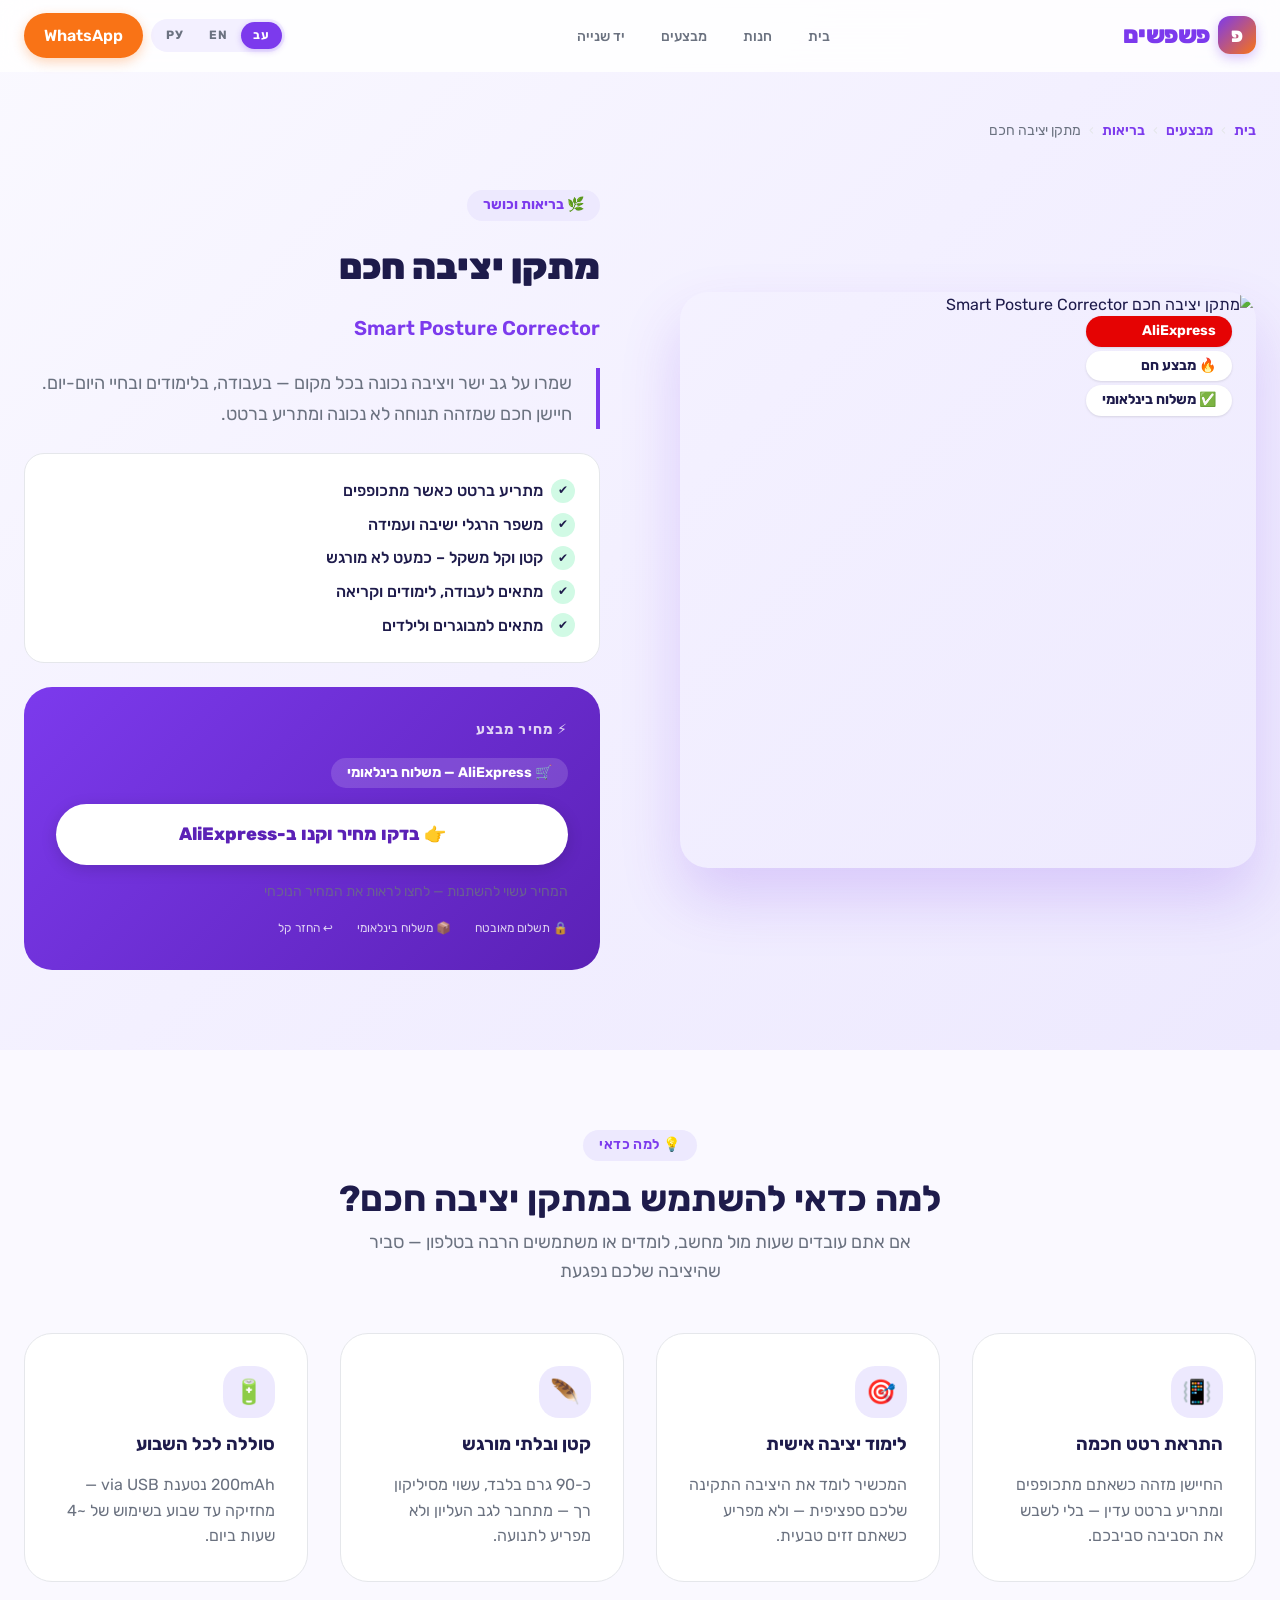
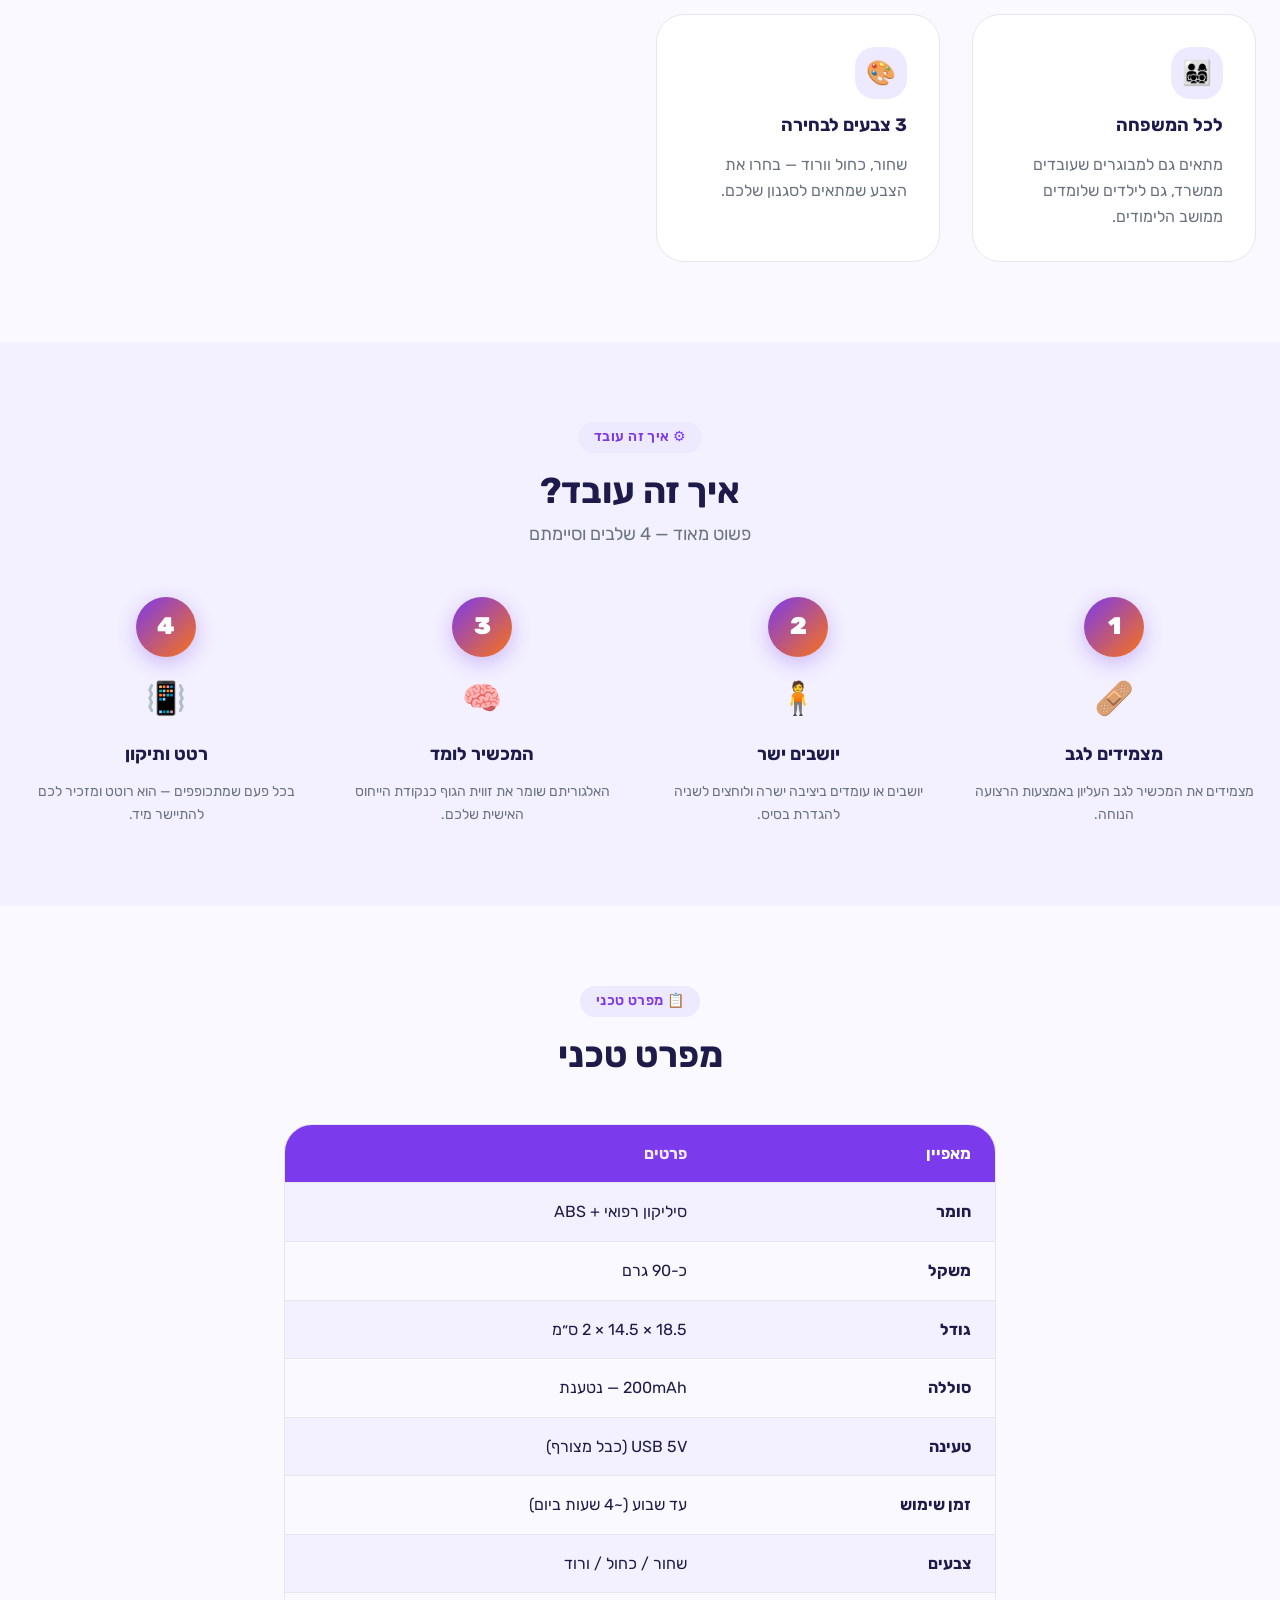
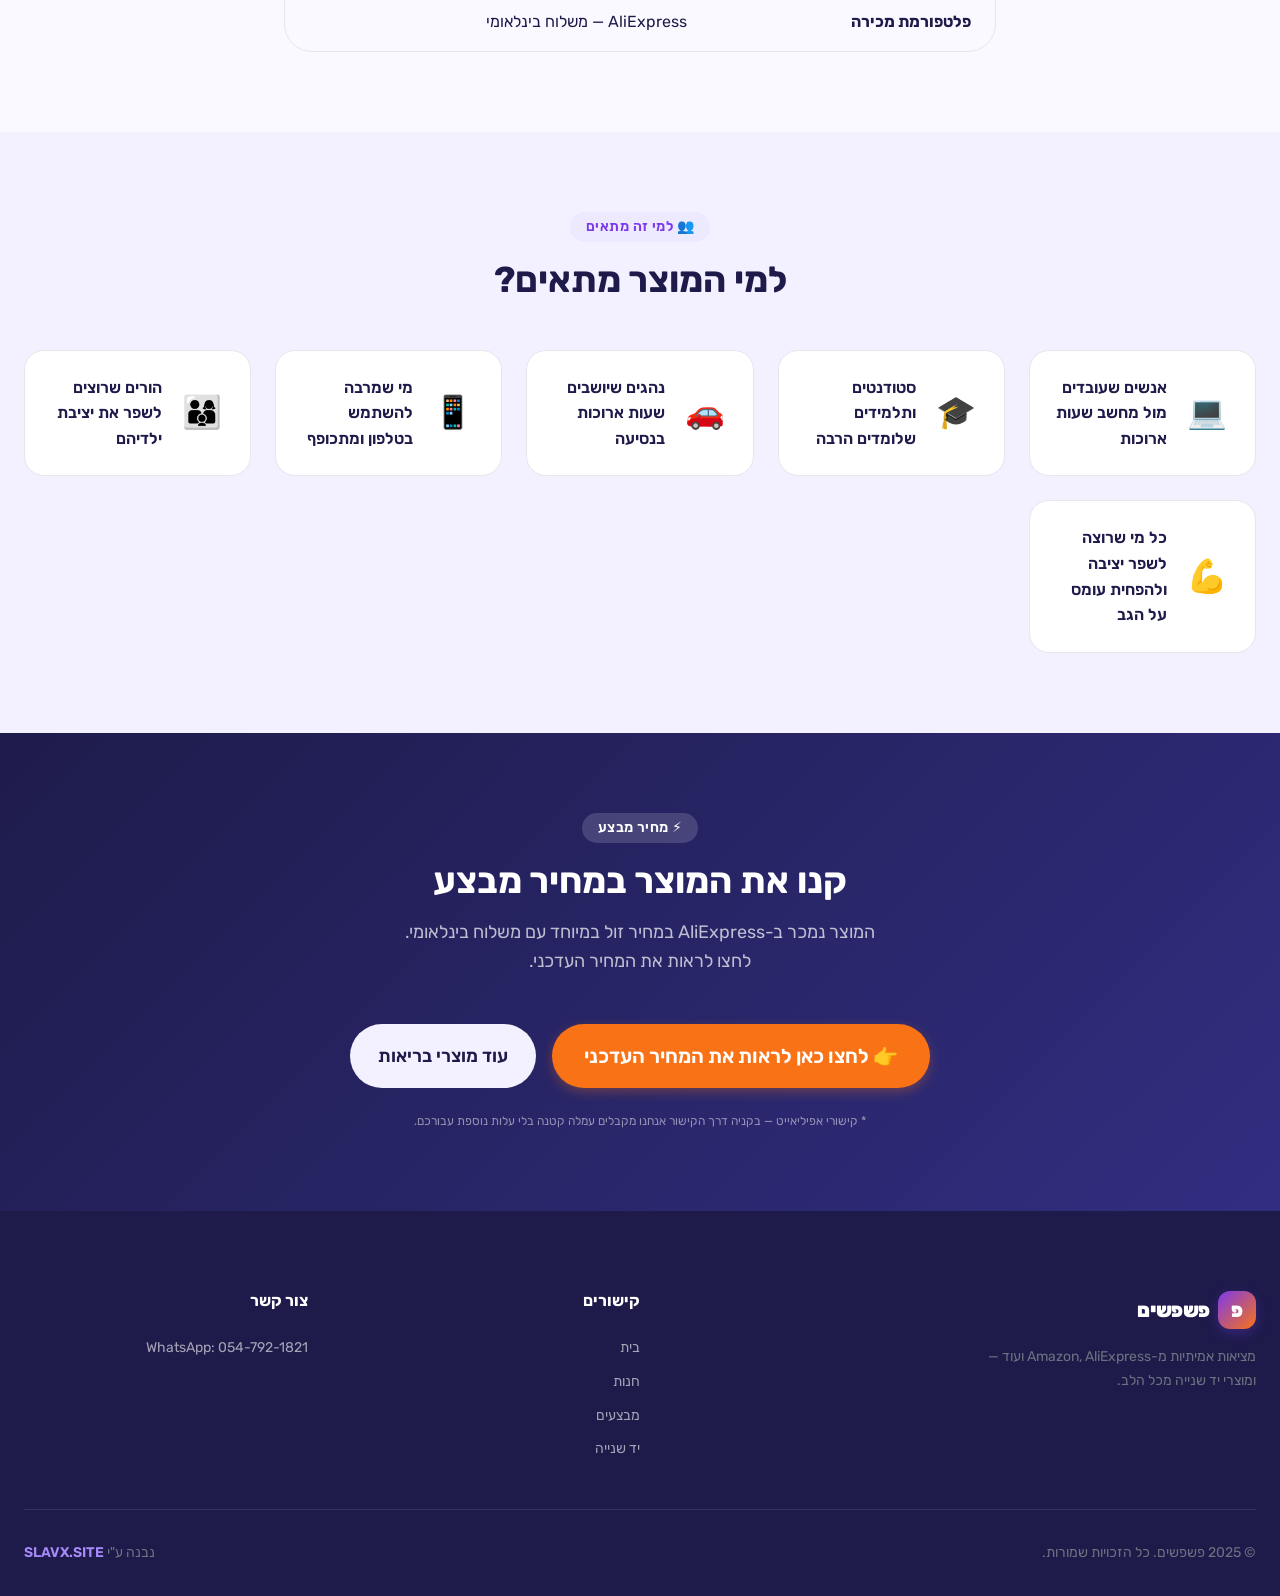
==== posture-corrector.html @ 92aac6ed "feat(product): add Smart Posture Corrector affiliate landing page - Full product page with hero, ben" ====
<!DOCTYPE html>
<html lang="he" dir="rtl">
<head>
  <meta charset="UTF-8">
  <meta name="viewport" content="width=device-width, initial-scale=1.0">
  <meta name="description" content="מתקן יציבה חכם – Smart Posture Corrector | חיישן רטט שמזהה יציבה לא נכונה | מחיר מבצע ב-AliExpress">
  <meta name="theme-color" content="#7C3AED">
  <meta property="og:title" content="מתקן יציבה חכם – Smart Posture Corrector | פשפשים">
  <meta property="og:description" content="שמרו על גב ישר בכל מקום. מחיר מבצע ב-AliExpress.">
  <meta property="og:image" content="https://images.unsplash.com/photo-1576091160399-112ba8d25d1d?w=1200&q=80">
  <title>מתקן יציבה חכם | פשפשים</title>
  <link rel="stylesheet" href="css/style.css">
  <link rel="icon" href="data:image/svg+xml,<svg xmlns='http://www.w3.org/2000/svg' viewBox='0 0 100 100'><rect width='100' height='100' rx='20' fill='%237C3AED'/><text y='.9em' font-size='75' x='12' font-family='Rubik,sans-serif' font-weight='900' fill='white'>פ</text></svg>">
  <style>
    /* ── Product Page Specific ── */
    .product-hero {
      padding-top: calc(var(--navbar-h) + var(--space-2xl));
      padding-bottom: var(--space-3xl);
      background: linear-gradient(135deg, #FAF9FF 0%, #F3F0FF 50%, #EDE9FE 100%);
    }

    .product-hero-grid {
      display: grid;
      grid-template-columns: 1fr 1fr;
      gap: var(--space-3xl);
      align-items: center;
    }

    /* Product gallery */
    .product-gallery { position: relative; }

    .product-main-img {
      width: 100%;
      aspect-ratio: 1;
      object-fit: cover;
      border-radius: var(--radius-xl);
      box-shadow: var(--shadow-xl);
    }

    .product-badge-hero {
      position: absolute;
      top: var(--space-lg);
      inset-inline-start: var(--space-lg);
      display: flex;
      flex-direction: column;
      gap: var(--space-xs);
    }

    .badge-hero-item {
      display: inline-flex;
      align-items: center;
      gap: var(--space-xs);
      padding: var(--space-xs) var(--space-md);
      background: #fff;
      border-radius: var(--radius-full);
      font-size: var(--text-sm);
      font-weight: 700;
      box-shadow: var(--shadow-sm);
    }

    .badge-hero-item.platform { background: #E50303; color: #fff; }

    /* Product info */
    .product-info { display: flex; flex-direction: column; gap: var(--space-lg); }

    .product-category-tag {
      display: inline-flex;
      align-items: center;
      gap: var(--space-sm);
      background: var(--primary-bg);
      color: var(--primary);
      padding: var(--space-xs) var(--space-md);
      border-radius: var(--radius-full);
      font-size: var(--text-sm);
      font-weight: 700;
      width: fit-content;
    }

    .product-title {
      font-size: clamp(var(--text-2xl), 4vw, var(--text-4xl));
      font-weight: 900;
      color: var(--text);
      line-height: 1.2;
    }

    .product-subtitle {
      font-size: var(--text-xl);
      color: var(--primary);
      font-weight: 600;
    }

    .product-intro {
      font-size: var(--text-lg);
      color: var(--text-muted);
      line-height: 1.7;
      border-right: 4px solid var(--primary);
      padding-right: var(--space-lg);
    }

    body.ltr .product-intro {
      border-right: none;
      border-left: 4px solid var(--primary);
      padding-right: 0;
      padding-left: var(--space-lg);
    }

    /* Quick benefits */
    .quick-benefits {
      display: flex;
      flex-direction: column;
      gap: var(--space-sm);
      background: var(--surface);
      border: 1px solid var(--border);
      border-radius: var(--radius-lg);
      padding: var(--space-lg);
    }

    .benefit-row {
      display: flex;
      align-items: center;
      gap: var(--space-sm);
      font-size: var(--text-base);
      font-weight: 500;
      color: var(--text);
    }

    .benefit-icon {
      width: 24px;
      height: 24px;
      background: var(--success-lt);
      border-radius: 50%;
      display: grid;
      place-items: center;
      flex-shrink: 0;
      font-size: 0.75rem;
    }

    /* CTA Box */
    .cta-box {
      background: linear-gradient(135deg, var(--primary), var(--primary-dk));
      border-radius: var(--radius-xl);
      padding: var(--space-xl);
      color: #fff;
      display: flex;
      flex-direction: column;
      gap: var(--space-md);
    }

    .cta-label {
      font-size: var(--text-sm);
      opacity: .8;
      text-transform: uppercase;
      letter-spacing: 0.08em;
      font-weight: 700;
    }

    .cta-platform {
      display: inline-flex;
      align-items: center;
      gap: var(--space-sm);
      background: rgba(255,255,255,.15);
      padding: var(--space-xs) var(--space-md);
      border-radius: var(--radius-full);
      font-size: var(--text-sm);
      font-weight: 700;
      width: fit-content;
    }

    .cta-price-note {
      font-size: var(--text-sm);
      opacity: .75;
    }

    .btn-aliexpress {
      display: inline-flex;
      align-items: center;
      justify-content: center;
      gap: var(--space-sm);
      padding: 1rem 2rem;
      background: #fff;
      color: var(--primary-dk);
      border-radius: var(--radius-full);
      font-weight: 800;
      font-size: var(--text-lg);
      text-decoration: none;
      transition: all var(--dur-base) var(--ease-spring);
      box-shadow: 0 4px 16px rgba(0,0,0,.15);
    }

    .btn-aliexpress:hover {
      transform: translateY(-2px) scale(1.02);
      box-shadow: 0 8px 28px rgba(0,0,0,.2);
    }

    .cta-trust {
      display: flex;
      gap: var(--space-lg);
      font-size: var(--text-xs);
      opacity: .8;
      flex-wrap: wrap;
    }

    .trust-item { display: flex; align-items: center; gap: 4px; }

    /* ── Sections ── */
    .content-section { padding-block: var(--space-3xl); }
    .content-section.bg-alt { background: var(--surface-2); }

    /* Benefits grid */
    .benefits-grid {
      display: grid;
      grid-template-columns: repeat(auto-fit, minmax(250px, 1fr));
      gap: var(--space-xl);
      margin-top: var(--space-2xl);
    }

    .benefit-card {
      background: var(--surface);
      border: 1px solid var(--border);
      border-radius: var(--radius-xl);
      padding: var(--space-xl);
      display: flex;
      flex-direction: column;
      gap: var(--space-md);
      transition: all var(--dur-base) var(--ease);
    }

    .benefit-card:hover {
      transform: translateY(-4px);
      box-shadow: var(--shadow-md);
      border-color: var(--primary-lt);
    }

    .benefit-card-icon {
      width: 52px;
      height: 52px;
      background: linear-gradient(135deg, var(--primary-bg), #EDE9FE);
      border-radius: var(--radius-lg);
      display: grid;
      place-items: center;
      font-size: 1.5rem;
    }

    .benefit-card h3 {
      font-size: var(--text-lg);
      font-weight: 700;
    }

    .benefit-card p {
      font-size: var(--text-base);
      line-height: 1.6;
    }

    /* How it works */
    .steps-grid {
      display: grid;
      grid-template-columns: repeat(auto-fit, minmax(200px, 1fr));
      gap: var(--space-xl);
      margin-top: var(--space-2xl);
      position: relative;
    }

    .step-card {
      display: flex;
      flex-direction: column;
      align-items: center;
      text-align: center;
      gap: var(--space-md);
    }

    .step-num {
      width: 60px;
      height: 60px;
      background: linear-gradient(135deg, var(--primary), var(--accent));
      border-radius: 50%;
      display: grid;
      place-items: center;
      font-size: var(--text-2xl);
      font-weight: 900;
      color: #fff;
      box-shadow: 0 6px 20px rgba(124,58,237,.3);
      flex-shrink: 0;
    }

    .step-icon { font-size: 2rem; margin-bottom: var(--space-xs); }
    .step-card h3 { font-size: var(--text-lg); font-weight: 700; }
    .step-card p { font-size: var(--text-sm); }

    /* Specs table */
    .specs-table {
      width: 100%;
      border-collapse: separate;
      border-spacing: 0;
      margin-top: var(--space-2xl);
      border: 1px solid var(--border);
      border-radius: var(--radius-xl);
      overflow: hidden;
    }

    .specs-table tr:nth-child(even) td { background: var(--surface-2); }
    .specs-table tr:first-child td { background: var(--primary); color: #fff; font-weight: 700; }
    .specs-table tr:first-child td:last-child { color: rgba(255,255,255,.9); }

    .specs-table td {
      padding: var(--space-md) var(--space-lg);
      font-size: var(--text-base);
      border-bottom: 1px solid var(--border);
    }

    .specs-table td:first-child {
      font-weight: 700;
      color: var(--text);
      width: 40%;
    }

    .specs-table tr:last-child td { border-bottom: none; }

    /* Who for */
    .who-grid {
      display: grid;
      grid-template-columns: repeat(auto-fit, minmax(200px, 1fr));
      gap: var(--space-lg);
      margin-top: var(--space-2xl);
    }

    .who-card {
      display: flex;
      align-items: center;
      gap: var(--space-md);
      background: var(--surface);
      border: 1px solid var(--border);
      border-radius: var(--radius-lg);
      padding: var(--space-lg);
      transition: all var(--dur-base) var(--ease);
    }

    .who-card:hover {
      background: var(--primary-bg);
      border-color: var(--primary);
      transform: translateX(-4px);
    }

    body.ltr .who-card:hover { transform: translateX(4px); }

    .who-icon {
      font-size: 2rem;
      flex-shrink: 0;
      width: 48px;
      text-align: center;
    }

    .who-card p { font-size: var(--text-base); font-weight: 600; color: var(--text); }

    /* Bottom CTA */
    .bottom-cta {
      background: linear-gradient(135deg, var(--text) 0%, #312E81 100%);
      color: #fff;
      text-align: center;
      padding-block: var(--space-3xl);
    }

    .bottom-cta .section-title { color: #fff; margin-bottom: var(--space-md); }
    .bottom-cta .section-sub { color: rgba(255,255,255,.7); margin-bottom: var(--space-2xl); }

    .bottom-cta-btns {
      display: flex;
      gap: var(--space-md);
      justify-content: center;
      flex-wrap: wrap;
    }

    /* Breadcrumb */
    .breadcrumb {
      display: flex;
      align-items: center;
      gap: var(--space-sm);
      font-size: var(--text-sm);
      color: var(--text-muted);
      margin-bottom: var(--space-2xl);
      flex-wrap: wrap;
    }

    .breadcrumb a { color: var(--primary); font-weight: 600; }
    .breadcrumb a:hover { text-decoration: underline; }
    .breadcrumb-sep { color: var(--border); }

    /* Floating buy bar (mobile) */
    .buy-bar {
      display: none;
      position: fixed;
      bottom: 0;
      inset-inline: 0;
      background: var(--surface);
      border-top: 1px solid var(--border);
      padding: var(--space-md) var(--space-lg);
      z-index: 800;
      box-shadow: 0 -4px 20px rgba(0,0,0,.1);
      gap: var(--space-md);
      align-items: center;
      justify-content: space-between;
    }

    .buy-bar-text { font-size: var(--text-sm); font-weight: 600; color: var(--text); }
    .buy-bar-text span { display: block; font-size: var(--text-xs); color: var(--text-muted); font-weight: 400; }

    @media (max-width: 768px) {
      .buy-bar { display: flex; }
      .product-hero-grid { grid-template-columns: 1fr; gap: var(--space-2xl); }
      body { padding-bottom: 80px; }
    }
  </style>
</head>
<body>

<!-- ── Navigation ── -->
<nav class="navbar" role="navigation" aria-label="ניווט ראשי">
  <div class="container">
    <a class="navbar-logo" href="/" aria-label="פשפשים — דף הבית">
      <div class="logo-icon" aria-hidden="true">פ</div>
      <span>פשפשים</span>
    </a>

    <ul class="nav-links" role="list">
      <li><a href="/" data-i18n="nav_home">בית</a></li>
      <li><a href="/shop" data-i18n="nav_shop">חנות</a></li>
      <li><a href="/shop?type=affiliate" data-i18n="nav_deals">מבצעים</a></li>
      <li><a href="/shop?type=secondhand" data-i18n="nav_secondhand">יד שנייה</a></li>
    </ul>

    <div class="nav-actions">
      <div class="lang-switcher" role="group" aria-label="בחירת שפה">
        <button class="lang-btn" data-lang="he">עב</button>
        <button class="lang-btn" data-lang="en">EN</button>
        <button class="lang-btn" data-lang="ru">РУ</button>
      </div>
      <a href="https://wa.me/972547921821" class="btn btn-accent" target="_blank" rel="noopener">WhatsApp</a>
      <button class="hamburger" aria-label="פתח תפריט">
        <span></span><span></span><span></span>
      </button>
    </div>
  </div>
</nav>
<div class="nav-overlay" aria-hidden="true"></div>

<!-- ── Product Hero ── -->
<section class="product-hero">
  <div class="container">

    <!-- Breadcrumb -->
    <nav class="breadcrumb" aria-label="נתיב ניווט">
      <a href="/">בית</a>
      <span class="breadcrumb-sep">›</span>
      <a href="/shop?type=affiliate">מבצעים</a>
      <span class="breadcrumb-sep">›</span>
      <a href="/shop?cat=health">בריאות</a>
      <span class="breadcrumb-sep">›</span>
      <span aria-current="page">מתקן יציבה חכם</span>
    </nav>

    <div class="product-hero-grid">

      <!-- Image -->
      <div class="product-gallery reveal">
        <img
          class="product-main-img"
          src="https://images.unsplash.com/photo-1576091160399-112ba8d25d1d?w=800&q=85"
          alt="מתקן יציבה חכם Smart Posture Corrector"
          loading="eager"
        >
        <div class="product-badge-hero">
          <div class="badge-hero-item platform">AliExpress</div>
          <div class="badge-hero-item">🔥 מבצע חם</div>
          <div class="badge-hero-item">✅ משלוח בינלאומי</div>
        </div>
      </div>

      <!-- Info -->
      <div class="product-info reveal">
        <div class="product-category-tag">
          🌿 בריאות וכושר
        </div>

        <h1 class="product-title">מתקן יציבה חכם</h1>
        <p class="product-subtitle">Smart Posture Corrector</p>

        <p class="product-intro">
          שמרו על גב ישר ויציבה נכונה בכל מקום — בעבודה, בלימודים ובחיי היום-יום.
          חיישן חכם שמזהה תנוחה לא נכונה ומתריע ברטט.
        </p>

        <!-- Quick benefits -->
        <div class="quick-benefits">
          <div class="benefit-row">
            <div class="benefit-icon">✔</div>
            <span>מתריע ברטט כאשר מתכופפים</span>
          </div>
          <div class="benefit-row">
            <div class="benefit-icon">✔</div>
            <span>משפר הרגלי ישיבה ועמידה</span>
          </div>
          <div class="benefit-row">
            <div class="benefit-icon">✔</div>
            <span>קטן וקל משקל – כמעט לא מורגש</span>
          </div>
          <div class="benefit-row">
            <div class="benefit-icon">✔</div>
            <span>מתאים לעבודה, לימודים וקריאה</span>
          </div>
          <div class="benefit-row">
            <div class="benefit-icon">✔</div>
            <span>מתאים למבוגרים ולילדים</span>
          </div>
        </div>

        <!-- CTA Box -->
        <div class="cta-box">
          <div class="cta-label">⚡ מחיר מבצע</div>
          <div class="cta-platform">🛒 AliExpress — משלוח בינלאומי</div>

          <a
            href="https://s.click.aliexpress.com/e/_c3wYbR3H"
            target="_blank"
            rel="nofollow sponsored noopener"
            class="btn-aliexpress"
            aria-label="קנה מתקן יציבה חכם ב-AliExpress"
          >
            👉 בדקו מחיר וקנו ב-AliExpress
          </a>

          <p class="cta-price-note">המחיר עשוי להשתנות — לחצו לראות את המחיר הנוכחי</p>

          <div class="cta-trust">
            <div class="trust-item">🔒 תשלום מאובטח</div>
            <div class="trust-item">📦 משלוח בינלאומי</div>
            <div class="trust-item">↩️ החזר קל</div>
          </div>
        </div>

      </div>
    </div>
  </div>
</section>

<!-- ── Why Use It ── -->
<section class="content-section" aria-labelledby="benefits-heading">
  <div class="container">
    <div class="section-header reveal">
      <span class="section-tag">💡 למה כדאי</span>
      <h2 class="section-title" id="benefits-heading">למה כדאי להשתמש במתקן יציבה חכם?</h2>
      <p class="section-sub">אם אתם עובדים שעות מול מחשב, לומדים או משתמשים הרבה בטלפון — סביר שהיציבה שלכם נפגעת</p>
    </div>

    <div class="benefits-grid stagger-children">
      <div class="benefit-card reveal">
        <div class="benefit-card-icon">📳</div>
        <h3>התראת רטט חכמה</h3>
        <p>החיישן מזהה כשאתם מתכופפים ומתריע ברטט עדין — בלי לשבש את הסביבה סביבכם.</p>
      </div>
      <div class="benefit-card reveal">
        <div class="benefit-card-icon">🎯</div>
        <h3>לימוד יציבה אישית</h3>
        <p>המכשיר לומד את היציבה התקינה שלכם ספציפית — ולא מפריע כשאתם זזים טבעית.</p>
      </div>
      <div class="benefit-card reveal">
        <div class="benefit-card-icon">🪶</div>
        <h3>קטן ובלתי מורגש</h3>
        <p>כ-90 גרם בלבד, עשוי מסיליקון רך — מתחבר לגב העליון ולא מפריע לתנועה.</p>
      </div>
      <div class="benefit-card reveal">
        <div class="benefit-card-icon">🔋</div>
        <h3>סוללה לכל השבוע</h3>
        <p>200mAh נטענת via USB — מחזיקה עד שבוע בשימוש של ~4 שעות ביום.</p>
      </div>
      <div class="benefit-card reveal">
        <div class="benefit-card-icon">👨‍👩‍👧‍👦</div>
        <h3>לכל המשפחה</h3>
        <p>מתאים גם למבוגרים שעובדים ממשרד, גם לילדים שלומדים ממושב הלימודים.</p>
      </div>
      <div class="benefit-card reveal">
        <div class="benefit-card-icon">🎨</div>
        <h3>3 צבעים לבחירה</h3>
        <p>שחור, כחול וורוד — בחרו את הצבע שמתאים לסגנון שלכם.</p>
      </div>
    </div>
  </div>
</section>

<!-- ── How it Works ── -->
<section class="content-section bg-alt" aria-labelledby="how-heading">
  <div class="container">
    <div class="section-header reveal">
      <span class="section-tag">⚙️ איך זה עובד</span>
      <h2 class="section-title" id="how-heading">איך זה עובד?</h2>
      <p class="section-sub">פשוט מאוד — 4 שלבים וסיימתם</p>
    </div>

    <div class="steps-grid stagger-children">
      <div class="step-card reveal">
        <div class="step-num">1</div>
        <div class="step-icon">🩹</div>
        <h3>מצמידים לגב</h3>
        <p>מצמידים את המכשיר לגב העליון באמצעות הרצועה הנוחה.</p>
      </div>
      <div class="step-card reveal">
        <div class="step-num">2</div>
        <div class="step-icon">🧍</div>
        <h3>יושבים ישר</h3>
        <p>יושבים או עומדים ביציבה ישרה ולוחצים לשניה להגדרת בסיס.</p>
      </div>
      <div class="step-card reveal">
        <div class="step-num">3</div>
        <div class="step-icon">🧠</div>
        <h3>המכשיר לומד</h3>
        <p>האלגוריתם שומר את זווית הגוף כנקודת הייחוס האישית שלכם.</p>
      </div>
      <div class="step-card reveal">
        <div class="step-num">4</div>
        <div class="step-icon">📳</div>
        <h3>רטט ותיקון</h3>
        <p>בכל פעם שמתכופפים — הוא רוטט ומזכיר לכם להתיישר מיד.</p>
      </div>
    </div>
  </div>
</section>

<!-- ── Tech Specs ── -->
<section class="content-section" aria-labelledby="specs-heading">
  <div class="container" style="max-width: 760px;">
    <div class="section-header reveal">
      <span class="section-tag">📋 מפרט טכני</span>
      <h2 class="section-title" id="specs-heading">מפרט טכני</h2>
    </div>

    <table class="specs-table reveal" aria-label="מפרט טכני של מתקן היציבה">
      <tbody>
        <tr>
          <td>מאפיין</td>
          <td>פרטים</td>
        </tr>
        <tr>
          <td>חומר</td>
          <td>סיליקון רפואי + ABS</td>
        </tr>
        <tr>
          <td>משקל</td>
          <td>כ-90 גרם</td>
        </tr>
        <tr>
          <td>גודל</td>
          <td>18.5 × 14.5 × 2 ס״מ</td>
        </tr>
        <tr>
          <td>סוללה</td>
          <td>200mAh — נטענת</td>
        </tr>
        <tr>
          <td>טעינה</td>
          <td>USB 5V (כבל מצורף)</td>
        </tr>
        <tr>
          <td>זמן שימוש</td>
          <td>עד שבוע (~4 שעות ביום)</td>
        </tr>
        <tr>
          <td>צבעים</td>
          <td>שחור / כחול / ורוד</td>
        </tr>
        <tr>
          <td>פלטפורמת מכירה</td>
          <td>AliExpress — משלוח בינלאומי</td>
        </tr>
      </tbody>
    </table>
  </div>
</section>

<!-- ── Who Is It For ── -->
<section class="content-section bg-alt" aria-labelledby="who-heading">
  <div class="container">
    <div class="section-header reveal">
      <span class="section-tag">👥 למי זה מתאים</span>
      <h2 class="section-title" id="who-heading">למי המוצר מתאים?</h2>
    </div>

    <div class="who-grid stagger-children">
      <div class="who-card reveal">
        <div class="who-icon">💻</div>
        <p>אנשים שעובדים מול מחשב שעות ארוכות</p>
      </div>
      <div class="who-card reveal">
        <div class="who-icon">🎓</div>
        <p>סטודנטים ותלמידים שלומדים הרבה</p>
      </div>
      <div class="who-card reveal">
        <div class="who-icon">🚗</div>
        <p>נהגים שיושבים שעות ארוכות בנסיעה</p>
      </div>
      <div class="who-card reveal">
        <div class="who-icon">📱</div>
        <p>מי שמרבה להשתמש בטלפון ומתכופף</p>
      </div>
      <div class="who-card reveal">
        <div class="who-icon">👨‍👩‍👦</div>
        <p>הורים שרוצים לשפר את יציבת ילדיהם</p>
      </div>
      <div class="who-card reveal">
        <div class="who-icon">💪</div>
        <p>כל מי שרוצה לשפר יציבה ולהפחית עומס על הגב</p>
      </div>
    </div>
  </div>
</section>

<!-- ── Bottom CTA ── -->
<section class="bottom-cta" aria-labelledby="buy-heading">
  <div class="container">
    <div class="reveal">
      <span class="section-tag" style="background:rgba(255,255,255,.15);color:#fff;">⚡ מחיר מבצע</span>
      <h2 class="section-title" id="buy-heading">קנו את המוצר במחיר מבצע</h2>
      <p class="section-sub">
        המוצר נמכר ב-AliExpress במחיר זול במיוחד עם משלוח בינלאומי.<br>
        לחצו לראות את המחיר העדכני.
      </p>

      <div class="bottom-cta-btns">
        <a
          href="https://s.click.aliexpress.com/e/_c3wYbR3H"
          target="_blank"
          rel="nofollow sponsored noopener"
          class="btn btn-accent btn-lg"
          style="font-size: var(--text-xl); padding: 1rem 2rem;"
          aria-label="קנה עכשיו ב-AliExpress"
        >
          👉 לחצו כאן לראות את המחיר העדכני
        </a>
        <a href="/shop?cat=health" class="btn btn-ghost btn-lg">
          עוד מוצרי בריאות
        </a>
      </div>

      <p style="margin-top: var(--space-lg); font-size: var(--text-xs); color: rgba(255,255,255,.5);">
        * קישורי אפיליאייט — בקניה דרך הקישור אנחנו מקבלים עמלה קטנה בלי עלות נוספת עבורכם.
      </p>
    </div>
  </div>
</section>

<!-- ── Footer ── -->
<footer class="footer" role="contentinfo">
  <div class="container">
    <div class="footer-grid">
      <div class="footer-brand">
        <div class="navbar-logo">
          <div class="logo-icon" aria-hidden="true">פ</div>
          <span>פשפשים</span>
        </div>
        <p class="footer-desc">מציאות אמיתיות מ-Amazon, AliExpress ועוד — ומוצרי יד שנייה מכל הלב.</p>
      </div>
      <div>
        <h3 class="footer-title">קישורים</h3>
        <ul class="footer-links">
          <li><a href="/">בית</a></li>
          <li><a href="/shop">חנות</a></li>
          <li><a href="/shop?type=affiliate">מבצעים</a></li>
          <li><a href="/shop?type=secondhand">יד שנייה</a></li>
        </ul>
      </div>
      <div>
        <h3 class="footer-title">צור קשר</h3>
        <ul class="footer-links">
          <li><a href="https://wa.me/972547921821" target="_blank" rel="noopener" dir="ltr">WhatsApp: 054-792-1821</a></li>
        </ul>
      </div>
    </div>
    <div class="footer-bottom">
      <p>© 2025 פשפשים. כל הזכויות שמורות.</p>
      <p class="footer-credit">נבנה ע"י <a href="https://slavx.site" target="_blank" rel="noopener">SLAVX.SITE</a></p>
    </div>
  </div>
</footer>

<!-- Mobile buy bar -->
<div class="buy-bar" role="complementary" aria-label="קנייה מהירה">
  <div class="buy-bar-text">
    מתקן יציבה חכם
    <span>AliExpress — מחיר מבצע</span>
  </div>
  <a
    href="https://s.click.aliexpress.com/e/_c3wYbR3H"
    target="_blank"
    rel="nofollow sponsored noopener"
    class="btn btn-accent"
  >
    👉 לקנייה
  </a>
</div>

<script src="js/i18n.js"></script>
<script src="js/script.js"></script>
</body>
</html>
---- css/style.css ----
/* ============================================================
   style.css — פשפשים Design System
   UI/UX: Vibrant & Block-based | Marketplace P2P
   Colors: Violet primary + Orange accent + Emerald success
   Font: Rubik (Hebrew + Latin + Cyrillic)
   ============================================================ */

@import url('https://fonts.googleapis.com/css2?family=Rubik:ital,wght@0,300;0,400;0,500;0,600;0,700;0,800;0,900;1,400&display=swap');

/* ── @layer stack ── */
@layer reset, tokens, base, layout, components, utilities;

/* ────────────────────────────────────────
   TOKENS
   ──────────────────────────────────────── */
@layer tokens {
  :root {
    /* Brand */
    --primary:        #7C3AED;
    --primary-lt:     #A78BFA;
    --primary-dk:     #5B21B6;
    --primary-bg:     #EDE9FE;

    --accent:         #F97316;
    --accent-lt:      #FED7AA;
    --accent-dk:      #EA580C;

    --success:        #10B981;
    --success-lt:     #D1FAE5;
    --success-dk:     #059669;

    --warning:        #F59E0B;
    --danger:         #EF4444;

    /* Surfaces */
    --bg:             #FAF9FF;
    --surface:        #FFFFFF;
    --surface-2:      #F3F0FF;

    /* Text */
    --text:           #1E1B4B;
    --text-muted:     #6B7280;
    --text-light:     #9CA3AF;

    /* Borders */
    --border:         #E5E7EB;
    --border-focus:   var(--primary);

    /* Shadows */
    --shadow-sm:      0 1px 3px rgba(0,0,0,.08), 0 1px 2px rgba(0,0,0,.04);
    --shadow-md:      0 4px 16px rgba(124,58,237,.10), 0 1px 4px rgba(0,0,0,.06);
    --shadow-lg:      0 20px 40px rgba(124,58,237,.15), 0 4px 12px rgba(0,0,0,.08);
    --shadow-xl:      0 30px 60px rgba(124,58,237,.20);

    /* Spacing */
    --space-xs:       0.25rem;
    --space-sm:       0.5rem;
    --space-md:       1rem;
    --space-lg:       1.5rem;
    --space-xl:       2rem;
    --space-2xl:      3rem;
    --space-3xl:      5rem;

    /* Radius */
    --radius-sm:      6px;
    --radius-md:      12px;
    --radius-lg:      20px;
    --radius-xl:      28px;
    --radius-full:    9999px;

    /* Transitions */
    --ease:           cubic-bezier(0.4, 0, 0.2, 1);
    --ease-spring:    cubic-bezier(0.34, 1.56, 0.64, 1);
    --dur-fast:       150ms;
    --dur-base:       250ms;
    --dur-slow:       400ms;

    /* Typography */
    --font-sans:      'Rubik', system-ui, -apple-system, sans-serif;
    --text-xs:        0.75rem;
    --text-sm:        0.875rem;
    --text-base:      1rem;
    --text-lg:        1.125rem;
    --text-xl:        1.25rem;
    --text-2xl:       1.5rem;
    --text-3xl:       1.875rem;
    --text-4xl:       2.25rem;
    --text-5xl:       3rem;
    --text-6xl:       3.75rem;

    /* Layout */
    --container:      1280px;
    --navbar-h:       72px;
  }
}

/* ────────────────────────────────────────
   RESET
   ──────────────────────────────────────── */
@layer reset {
  *, *::before, *::after { box-sizing: border-box; margin: 0; padding: 0; }
  html { scroll-behavior: smooth; -webkit-text-size-adjust: 100%; }
  img, video { max-width: 100%; height: auto; display: block; }
  button { cursor: pointer; border: none; background: none; font: inherit; }
  a { color: inherit; text-decoration: none; }
  ul, ol { list-style: none; }
  input, textarea, select { font: inherit; }
}

/* ────────────────────────────────────────
   BASE
   ──────────────────────────────────────── */
@layer base {
  html {
    font-family: var(--font-sans);
    font-size: 16px;
    color: var(--text);
    background: var(--bg);
    direction: rtl;
  }

  body {
    min-height: 100vh;
    overflow-x: hidden;
    line-height: 1.6;
    -webkit-font-smoothing: antialiased;
  }

  /* LTR mode for EN/RU */
  body.ltr { direction: ltr; }
  body.ltr .navbar .container { flex-direction: row-reverse; }
  body.ltr .nav-links { flex-direction: row-reverse; }

  h1, h2, h3, h4, h5, h6 {
    font-weight: 700;
    line-height: 1.2;
    color: var(--text);
  }

  p { color: var(--text-muted); }

  :focus-visible {
    outline: 3px solid var(--primary);
    outline-offset: 3px;
    border-radius: var(--radius-sm);
  }

  @media (prefers-reduced-motion: reduce) {
    *, *::before, *::after {
      animation-duration: 0.01ms !important;
      transition-duration: 0.01ms !important;
    }
  }
}

/* ────────────────────────────────────────
   LAYOUT
   ──────────────────────────────────────── */
@layer layout {
  .container {
    max-width: var(--container);
    margin-inline: auto;
    padding-inline: var(--space-lg);
  }

  section { padding-block: var(--space-3xl); }

  .section-header {
    text-align: center;
    margin-bottom: var(--space-2xl);
  }

  .section-tag {
    display: inline-block;
    background: var(--primary-bg);
    color: var(--primary);
    font-size: var(--text-sm);
    font-weight: 600;
    padding: var(--space-xs) var(--space-md);
    border-radius: var(--radius-full);
    margin-bottom: var(--space-md);
    letter-spacing: 0.03em;
  }

  .section-title {
    font-size: clamp(var(--text-2xl), 4vw, var(--text-4xl));
    color: var(--text);
    margin-bottom: var(--space-sm);
  }

  .section-sub {
    font-size: var(--text-lg);
    color: var(--text-muted);
    max-width: 600px;
    margin-inline: auto;
  }
}

/* ────────────────────────────────────────
   COMPONENTS
   ──────────────────────────────────────── */
@layer components {

  /* ── Buttons ── */
  .btn {
    display: inline-flex;
    align-items: center;
    gap: var(--space-sm);
    padding: 0.625rem 1.25rem;
    border-radius: var(--radius-full);
    font-weight: 600;
    font-size: var(--text-base);
    transition: all var(--dur-base) var(--ease);
    white-space: nowrap;
    cursor: pointer;
  }

  .btn-primary {
    background: var(--primary);
    color: #fff;
    box-shadow: 0 4px 12px rgba(124,58,237,.3);
  }
  .btn-primary:hover {
    background: var(--primary-dk);
    box-shadow: 0 6px 20px rgba(124,58,237,.4);
    transform: translateY(-1px);
  }

  .btn-accent {
    background: var(--accent);
    color: #fff;
    box-shadow: 0 4px 12px rgba(249,115,22,.3);
  }
  .btn-accent:hover {
    background: var(--accent-dk);
    transform: translateY(-1px);
    box-shadow: 0 6px 20px rgba(249,115,22,.4);
  }

  .btn-outline {
    background: transparent;
    color: var(--primary);
    border: 2px solid var(--primary);
  }
  .btn-outline:hover {
    background: var(--primary);
    color: #fff;
    transform: translateY(-1px);
  }

  .btn-whatsapp {
    background: #25D366;
    color: #fff;
    box-shadow: 0 4px 12px rgba(37,211,102,.3);
  }
  .btn-whatsapp:hover {
    background: #128C7E;
    transform: translateY(-1px);
    box-shadow: 0 6px 20px rgba(37,211,102,.4);
  }

  .btn-ghost {
    background: var(--surface-2);
    color: var(--text);
  }
  .btn-ghost:hover {
    background: var(--primary-bg);
    color: var(--primary);
  }

  .btn-lg {
    padding: 0.875rem 1.75rem;
    font-size: var(--text-lg);
  }

  /* ── Navbar ── */
  .navbar {
    position: fixed;
    top: 0;
    inset-inline: 0;
    z-index: 1000;
    height: var(--navbar-h);
    background: rgba(255,255,255,.85);
    backdrop-filter: blur(16px);
    -webkit-backdrop-filter: blur(16px);
    border-bottom: 1px solid transparent;
    transition: all var(--dur-base) var(--ease);
  }

  .navbar.scrolled {
    background: rgba(255,255,255,.95);
    border-bottom-color: var(--border);
    box-shadow: var(--shadow-sm);
  }

  .navbar .container {
    height: 100%;
    display: flex;
    align-items: center;
    justify-content: space-between;
    gap: var(--space-lg);
  }

  .navbar-logo {
    display: flex;
    align-items: center;
    gap: var(--space-sm);
    font-size: var(--text-2xl);
    font-weight: 900;
    color: var(--primary);
    letter-spacing: -0.02em;
    flex-shrink: 0;
  }

  .navbar-logo .logo-icon {
    width: 38px;
    height: 38px;
    background: linear-gradient(135deg, var(--primary), var(--accent));
    border-radius: var(--radius-md);
    display: grid;
    place-items: center;
    color: #fff;
    font-size: var(--text-xl);
    font-weight: 900;
    box-shadow: 0 4px 12px rgba(124,58,237,.3);
    flex-shrink: 0;
  }

  .nav-links {
    display: flex;
    align-items: center;
    gap: var(--space-xs);
    flex: 1;
    justify-content: center;
  }

  .nav-links a {
    padding: var(--space-sm) var(--space-md);
    border-radius: var(--radius-full);
    font-weight: 500;
    font-size: var(--text-sm);
    color: var(--text-muted);
    transition: all var(--dur-fast) var(--ease);
  }

  .nav-links a:hover, .nav-links a.active {
    background: var(--primary-bg);
    color: var(--primary);
  }

  .nav-actions {
    display: flex;
    align-items: center;
    gap: var(--space-sm);
    flex-shrink: 0;
  }

  /* Language switcher */
  .lang-switcher {
    display: flex;
    background: var(--surface-2);
    border-radius: var(--radius-full);
    padding: 3px;
    gap: 2px;
  }

  .lang-btn {
    padding: 4px 12px;
    border-radius: var(--radius-full);
    font-size: var(--text-xs);
    font-weight: 700;
    color: var(--text-muted);
    transition: all var(--dur-fast) var(--ease);
    letter-spacing: 0.05em;
  }

  .lang-btn.active {
    background: var(--primary);
    color: #fff;
    box-shadow: 0 2px 6px rgba(124,58,237,.3);
  }

  .lang-btn:hover:not(.active) {
    color: var(--primary);
    background: var(--primary-bg);
  }

  /* Hamburger */
  .hamburger {
    display: none;
    flex-direction: column;
    gap: 5px;
    width: 38px;
    height: 38px;
    align-items: center;
    justify-content: center;
    border-radius: var(--radius-md);
    background: var(--surface-2);
    transition: background var(--dur-fast);
  }

  .hamburger:hover { background: var(--primary-bg); }

  .hamburger span {
    display: block;
    width: 20px;
    height: 2px;
    background: var(--text);
    border-radius: 2px;
    transition: all var(--dur-base) var(--ease);
    transform-origin: center;
  }

  .hamburger.open span:nth-child(1) { transform: translateY(7px) rotate(45deg); }
  .hamburger.open span:nth-child(2) { opacity: 0; transform: scaleX(0); }
  .hamburger.open span:nth-child(3) { transform: translateY(-7px) rotate(-45deg); }

  .nav-overlay {
    display: none;
    position: fixed;
    inset: 0;
    background: rgba(0,0,0,.4);
    z-index: 999;
    backdrop-filter: blur(4px);
  }

  .nav-overlay.show { display: block; }

  /* ── Hero ── */
  .hero {
    min-height: 100vh;
    display: grid;
    place-items: center;
    padding-top: var(--navbar-h);
    background: linear-gradient(135deg,
      #FAF9FF 0%,
      #F3F0FF 30%,
      #EDE9FE 60%,
      #FAF5FF 100%);
    position: relative;
    overflow: hidden;
  }

  .hero::before {
    content: '';
    position: absolute;
    inset: 0;
    background:
      radial-gradient(ellipse 70% 60% at 80% 20%, rgba(167,139,250,.18) 0%, transparent 60%),
      radial-gradient(ellipse 50% 40% at 10% 80%, rgba(249,115,22,.10) 0%, transparent 55%),
      radial-gradient(ellipse 40% 50% at 50% 50%, rgba(124,58,237,.06) 0%, transparent 70%);
    pointer-events: none;
  }

  /* Floating shapes */
  .hero-shapes {
    position: absolute;
    inset: 0;
    overflow: hidden;
    pointer-events: none;
  }

  .hero-shape {
    position: absolute;
    border-radius: 50%;
    animation: floatShape 8s ease-in-out infinite;
  }

  .hero-shape:nth-child(1) {
    width: 300px; height: 300px;
    background: radial-gradient(circle, rgba(124,58,237,.12), transparent);
    top: -80px; right: -80px;
    animation-delay: 0s;
  }
  .hero-shape:nth-child(2) {
    width: 200px; height: 200px;
    background: radial-gradient(circle, rgba(249,115,22,.10), transparent);
    bottom: 10%; left: 5%;
    animation-delay: -3s;
  }
  .hero-shape:nth-child(3) {
    width: 150px; height: 150px;
    background: radial-gradient(circle, rgba(16,185,129,.10), transparent);
    top: 40%; right: 10%;
    animation-delay: -5s;
  }

  @keyframes floatShape {
    0%, 100% { transform: translateY(0) scale(1); }
    50% { transform: translateY(-20px) scale(1.05); }
  }

  .hero-content {
    position: relative;
    z-index: 1;
    text-align: center;
    max-width: 800px;
    padding-inline: var(--space-lg);
    animation: heroIn 0.8s var(--ease) both;
  }

  @keyframes heroIn {
    from { opacity: 0; transform: translateY(30px); }
    to   { opacity: 1; transform: translateY(0); }
  }

  .hero-badge-wrap {
    display: inline-flex;
    align-items: center;
    gap: var(--space-sm);
    background: var(--surface);
    border: 1px solid var(--border);
    border-radius: var(--radius-full);
    padding: var(--space-xs) var(--space-md);
    font-size: var(--text-sm);
    font-weight: 600;
    color: var(--primary);
    margin-bottom: var(--space-xl);
    box-shadow: var(--shadow-sm);
    animation: heroIn 0.8s var(--ease) 0.1s both;
  }

  .hero-title {
    font-size: clamp(3.5rem, 12vw, 7rem);
    font-weight: 900;
    letter-spacing: -0.04em;
    line-height: 1;
    background: linear-gradient(135deg, var(--primary) 0%, var(--accent) 100%);
    -webkit-background-clip: text;
    -webkit-text-fill-color: transparent;
    background-clip: text;
    margin-bottom: var(--space-lg);
    animation: heroIn 0.8s var(--ease) 0.15s both;
  }

  .hero-subtitle {
    font-size: clamp(var(--text-lg), 3vw, var(--text-2xl));
    color: var(--text-muted);
    margin-bottom: var(--space-2xl);
    animation: heroIn 0.8s var(--ease) 0.25s both;
    font-weight: 400;
    line-height: 1.5;
  }

  .hero-actions {
    display: flex;
    gap: var(--space-md);
    justify-content: center;
    flex-wrap: wrap;
    animation: heroIn 0.8s var(--ease) 0.35s both;
  }

  .hero-scroll {
    position: absolute;
    bottom: var(--space-xl);
    left: 50%;
    transform: translateX(-50%);
    display: flex;
    flex-direction: column;
    align-items: center;
    gap: var(--space-sm);
    color: var(--text-muted);
    font-size: var(--text-sm);
    animation: bounce 2s ease-in-out infinite;
  }

  @keyframes bounce {
    0%, 100% { transform: translateX(-50%) translateY(0); }
    50% { transform: translateX(-50%) translateY(8px); }
  }

  /* ── Stats bar ── */
  .stats-bar {
    background: var(--primary);
    padding-block: var(--space-xl);
    position: relative;
    overflow: hidden;
  }

  .stats-bar::before {
    content: '';
    position: absolute;
    inset: 0;
    background: linear-gradient(90deg, var(--primary-dk), var(--primary), var(--primary-dk));
    opacity: .5;
  }

  .stats-grid {
    display: grid;
    grid-template-columns: repeat(4, 1fr);
    gap: var(--space-lg);
    position: relative;
    z-index: 1;
  }

  .stat-item {
    text-align: center;
    color: #fff;
  }

  .stat-number {
    font-size: clamp(var(--text-3xl), 5vw, var(--text-5xl));
    font-weight: 900;
    line-height: 1;
    display: block;
    margin-bottom: var(--space-xs);
  }

  .stat-label {
    font-size: var(--text-sm);
    opacity: .8;
    font-weight: 500;
    text-transform: uppercase;
    letter-spacing: 0.08em;
  }

  /* ── Categories ── */
  .categories-grid {
    display: grid;
    grid-template-columns: repeat(auto-fill, minmax(120px, 1fr));
    gap: var(--space-md);
  }

  .cat-card {
    display: flex;
    flex-direction: column;
    align-items: center;
    gap: var(--space-sm);
    padding: var(--space-lg) var(--space-md);
    background: var(--surface);
    border: 1px solid var(--border);
    border-radius: var(--radius-lg);
    text-align: center;
    transition: all var(--dur-base) var(--ease-spring);
    cursor: pointer;
    text-decoration: none;
    color: var(--text-muted);
    font-size: var(--text-sm);
    font-weight: 600;
  }

  .cat-card:hover {
    background: var(--primary-bg);
    border-color: var(--primary);
    color: var(--primary);
    transform: translateY(-4px);
    box-shadow: var(--shadow-md);
  }

  .cat-icon {
    font-size: 2rem;
    line-height: 1;
  }

  /* ── Product Cards ── */
  .products-grid {
    display: grid;
    grid-template-columns: repeat(auto-fill, minmax(280px, 1fr));
    gap: var(--space-lg);
  }

  .product-card {
    background: var(--surface);
    border: 1px solid var(--border);
    border-radius: var(--radius-xl);
    overflow: hidden;
    transition: all var(--dur-base) var(--ease);
    display: flex;
    flex-direction: column;
  }

  .product-card:hover {
    transform: translateY(-6px);
    box-shadow: var(--shadow-lg);
    border-color: var(--primary-lt);
  }

  .card-image-wrap {
    position: relative;
    aspect-ratio: 4/3;
    overflow: hidden;
    background: var(--surface-2);
  }

  .card-image-wrap img {
    width: 100%;
    height: 100%;
    object-fit: cover;
    transition: transform var(--dur-slow) var(--ease);
  }

  .product-card:hover .card-image-wrap img { transform: scale(1.06); }

  .card-badges {
    position: absolute;
    top: var(--space-sm);
    inset-inline-start: var(--space-sm);
    display: flex;
    flex-wrap: wrap;
    gap: var(--space-xs);
  }

  .badge {
    display: inline-flex;
    align-items: center;
    padding: 3px 8px;
    border-radius: var(--radius-full);
    font-size: var(--text-xs);
    font-weight: 700;
    line-height: 1.4;
  }

  .badge-hot { background: var(--danger); color: #fff; }
  .badge-sale { background: var(--accent); color: #fff; }
  .badge-new { background: var(--success); color: #fff; }

  .platform-badge {
    display: inline-flex;
    align-items: center;
    padding: 3px 8px;
    border-radius: var(--radius-full);
    font-size: var(--text-xs);
    font-weight: 700;
    line-height: 1.4;
  }

  .platform-badge.amazon { background: #FF9900; color: #fff; }
  .platform-badge.aliexpress { background: #E50303; color: #fff; }
  .platform-badge.ebay { background: #0064D2; color: #fff; }
  .platform-badge.other { background: var(--text-muted); color: #fff; }

  .condition-badge {
    display: inline-flex;
    align-items: center;
    padding: 3px 8px;
    border-radius: var(--radius-full);
    font-size: var(--text-xs);
    font-weight: 700;
    background: var(--success-lt);
    color: var(--success-dk);
  }

  .card-type-indicator {
    position: absolute;
    top: var(--space-sm);
    inset-inline-end: var(--space-sm);
    width: 32px;
    height: 32px;
    border-radius: 50%;
    display: grid;
    place-items: center;
    font-size: 1rem;
    background: rgba(255,255,255,.9);
    backdrop-filter: blur(8px);
    box-shadow: var(--shadow-sm);
  }

  .card-body {
    padding: var(--space-lg);
    display: flex;
    flex-direction: column;
    gap: var(--space-sm);
    flex: 1;
  }

  .card-category {
    font-size: var(--text-xs);
    font-weight: 700;
    color: var(--primary);
    text-transform: uppercase;
    letter-spacing: 0.08em;
  }

  .card-title {
    font-size: var(--text-lg);
    font-weight: 700;
    color: var(--text);
    line-height: 1.3;
    display: -webkit-box;
    -webkit-line-clamp: 2;
    -webkit-box-orient: vertical;
    overflow: hidden;
  }

  .card-desc {
    font-size: var(--text-sm);
    color: var(--text-muted);
    line-height: 1.5;
    display: -webkit-box;
    -webkit-line-clamp: 2;
    -webkit-box-orient: vertical;
    overflow: hidden;
  }

  .card-footer {
    display: flex;
    align-items: center;
    justify-content: space-between;
    gap: var(--space-sm);
    margin-top: auto;
    padding-top: var(--space-md);
    border-top: 1px solid var(--border);
    flex-wrap: wrap;
  }

  .card-price {
    display: flex;
    align-items: baseline;
    gap: var(--space-xs);
    flex-wrap: wrap;
  }

  .price-original {
    font-size: var(--text-sm);
    color: var(--text-light);
    text-decoration: line-through;
  }

  .price-current {
    font-size: var(--text-xl);
    font-weight: 800;
    color: var(--text);
  }

  .discount-pct {
    font-size: var(--text-sm);
    font-weight: 700;
    color: var(--success-dk);
    background: var(--success-lt);
    padding: 2px 6px;
    border-radius: var(--radius-sm);
  }

  .btn-buy {
    padding: 0.5rem 1rem;
    font-size: var(--text-sm);
    flex-shrink: 0;
  }

  /* ── How it works ── */
  .how-grid {
    display: grid;
    grid-template-columns: repeat(auto-fit, minmax(280px, 1fr));
    gap: var(--space-xl);
    position: relative;
  }

  .how-card {
    text-align: center;
    padding: var(--space-2xl) var(--space-xl);
    background: var(--surface);
    border: 1px solid var(--border);
    border-radius: var(--radius-xl);
    transition: all var(--dur-base) var(--ease);
    position: relative;
  }

  .how-card:hover {
    transform: translateY(-4px);
    box-shadow: var(--shadow-md);
    border-color: var(--primary-lt);
  }

  .how-number {
    width: 56px;
    height: 56px;
    background: linear-gradient(135deg, var(--primary), var(--primary-lt));
    border-radius: var(--radius-lg);
    display: grid;
    place-items: center;
    font-size: var(--text-2xl);
    font-weight: 900;
    color: #fff;
    margin: 0 auto var(--space-lg);
    box-shadow: 0 6px 16px rgba(124,58,237,.3);
  }

  .how-icon {
    font-size: 2.5rem;
    margin-bottom: var(--space-md);
    display: block;
  }

  .how-title {
    font-size: var(--text-xl);
    font-weight: 700;
    margin-bottom: var(--space-sm);
  }

  .how-desc { font-size: var(--text-base); }

  /* ── WhatsApp CTA Section ── */
  .wa-cta-section {
    background: linear-gradient(135deg, var(--primary) 0%, var(--primary-dk) 100%);
    color: #fff;
    text-align: center;
    position: relative;
    overflow: hidden;
  }

  .wa-cta-section::before {
    content: '';
    position: absolute;
    inset: 0;
    background: radial-gradient(ellipse 60% 80% at 50% 50%, rgba(255,255,255,.06), transparent);
  }

  .wa-cta-section .container { position: relative; z-index: 1; }

  .wa-cta-section .section-title { color: #fff; }
  .wa-cta-section .section-sub { color: rgba(255,255,255,.8); }

  .wa-phone {
    display: inline-flex;
    align-items: center;
    gap: var(--space-sm);
    font-size: var(--text-2xl);
    font-weight: 800;
    color: #fff;
    margin-block: var(--space-xl);
    direction: ltr;
  }

  /* ── Footer ── */
  .footer {
    background: var(--text);
    color: rgba(255,255,255,.7);
    padding-block: var(--space-3xl) var(--space-xl);
  }

  .footer-grid {
    display: grid;
    grid-template-columns: 2fr 1fr 1fr;
    gap: var(--space-2xl);
    margin-bottom: var(--space-2xl);
  }

  .footer-brand .navbar-logo {
    color: #fff;
    margin-bottom: var(--space-md);
    font-size: var(--text-xl);
  }

  .footer-desc {
    font-size: var(--text-sm);
    line-height: 1.7;
    max-width: 300px;
  }

  .footer-title {
    color: #fff;
    font-size: var(--text-base);
    font-weight: 700;
    margin-bottom: var(--space-lg);
  }

  .footer-links { display: flex; flex-direction: column; gap: var(--space-sm); }

  .footer-links a {
    font-size: var(--text-sm);
    color: rgba(255,255,255,.6);
    transition: color var(--dur-fast) var(--ease);
  }

  .footer-links a:hover { color: var(--primary-lt); }

  .footer-bottom {
    border-top: 1px solid rgba(255,255,255,.1);
    padding-top: var(--space-xl);
    display: flex;
    justify-content: space-between;
    align-items: center;
    gap: var(--space-md);
    flex-wrap: wrap;
    font-size: var(--text-sm);
  }

  .footer-credit a {
    color: var(--primary-lt);
    font-weight: 600;
  }

  /* ── Reveal animation ── */
  .reveal {
    opacity: 0;
    transform: translateY(24px);
    transition: opacity 0.6s var(--ease), transform 0.6s var(--ease);
  }

  .reveal.visible {
    opacity: 1;
    transform: none;
  }

  /* Stagger children */
  .stagger-children .reveal:nth-child(1) { transition-delay: 0.05s; }
  .stagger-children .reveal:nth-child(2) { transition-delay: 0.1s; }
  .stagger-children .reveal:nth-child(3) { transition-delay: 0.15s; }
  .stagger-children .reveal:nth-child(4) { transition-delay: 0.2s; }
  .stagger-children .reveal:nth-child(5) { transition-delay: 0.25s; }
  .stagger-children .reveal:nth-child(6) { transition-delay: 0.3s; }
}

/* ────────────────────────────────────────
   UTILITIES
   ──────────────────────────────────────── */
@layer utilities {
  .hidden { display: none !important; }
  .text-center { text-align: center; }
  .text-primary { color: var(--primary); }
  .text-accent { color: var(--accent); }
  .mt-auto { margin-top: auto; }

  .see-all-wrap {
    text-align: center;
    margin-top: var(--space-2xl);
  }
}

/* ────────────────────────────────────────
   RESPONSIVE
   ──────────────────────────────────────── */

@media (max-width: 1024px) {
  .stats-grid { grid-template-columns: repeat(2, 1fr); }
  .footer-grid { grid-template-columns: 1fr 1fr; }
}

@media (max-width: 768px) {
  :root { --navbar-h: 64px; }

  .nav-links {
    position: fixed;
    top: var(--navbar-h);
    inset-inline: 0;
    bottom: 0;
    background: var(--surface);
    flex-direction: column;
    justify-content: flex-start;
    padding: var(--space-xl);
    gap: var(--space-sm);
    transform: translateX(100%);
    transition: transform var(--dur-base) var(--ease);
    z-index: 1000;
    overflow-y: auto;
  }

  body:not(.ltr) .nav-links { transform: translateX(-100%); }

  .nav-links.open { transform: translateX(0) !important; }

  .nav-links a {
    font-size: var(--text-lg);
    padding: var(--space-md) var(--space-lg);
    border-radius: var(--radius-md);
    width: 100%;
  }

  .hamburger { display: flex; }
  .navbar .btn-accent { display: none; }

  .hero { min-height: calc(100svh - 0px); }
  .hero-actions { flex-direction: column; align-items: center; }

  .footer-grid { grid-template-columns: 1fr; gap: var(--space-xl); }
  .footer-bottom { flex-direction: column; text-align: center; }

  section { padding-block: var(--space-2xl); }

  .products-grid { grid-template-columns: repeat(auto-fill, minmax(240px, 1fr)); }
  .categories-grid { grid-template-columns: repeat(3, 1fr); }
}

@media (max-width: 480px) {
  .products-grid { grid-template-columns: 1fr 1fr; }
  .stats-grid { grid-template-columns: repeat(2, 1fr); }
  .categories-grid { grid-template-columns: repeat(3, 1fr); }
  .how-grid { grid-template-columns: 1fr; }
  .card-footer { flex-direction: column; align-items: flex-start; }
  .btn-buy { width: 100%; justify-content: center; }
}

@media (max-width: 360px) {
  .products-grid { grid-template-columns: 1fr; }
}
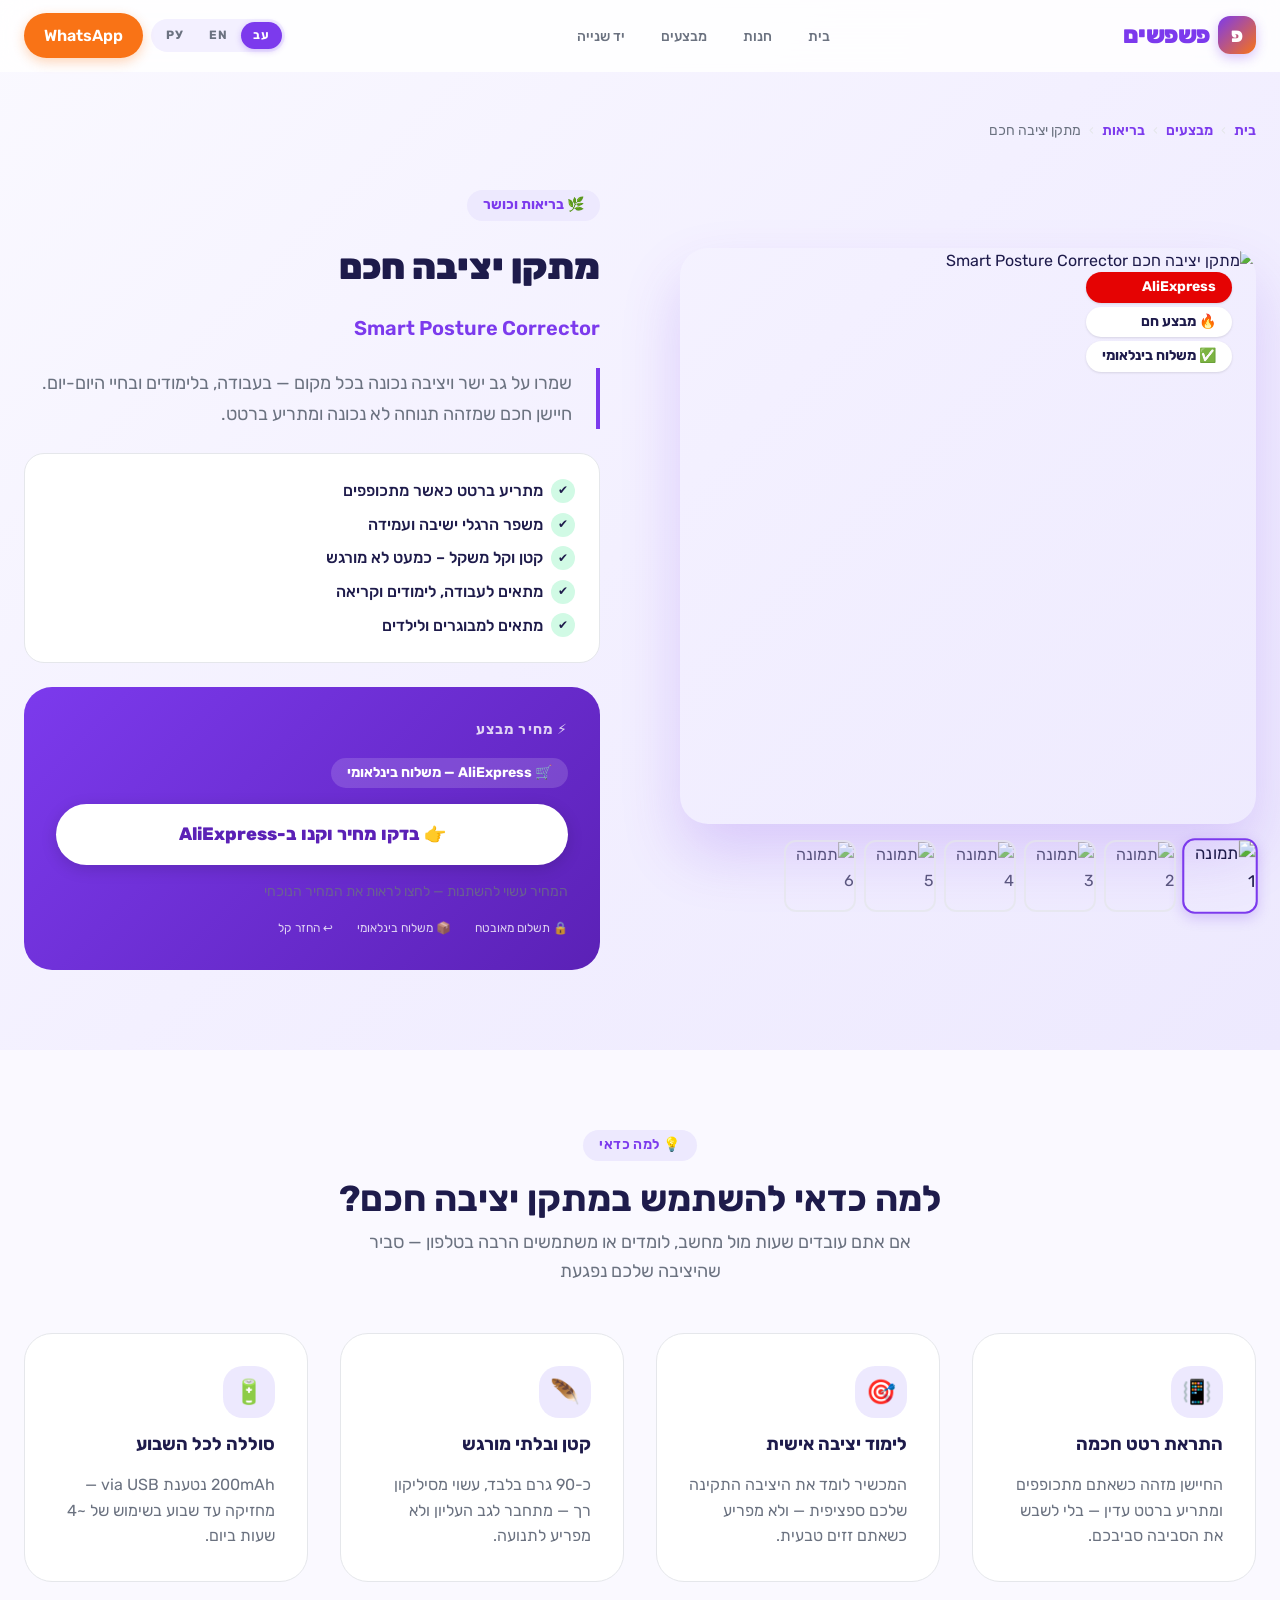
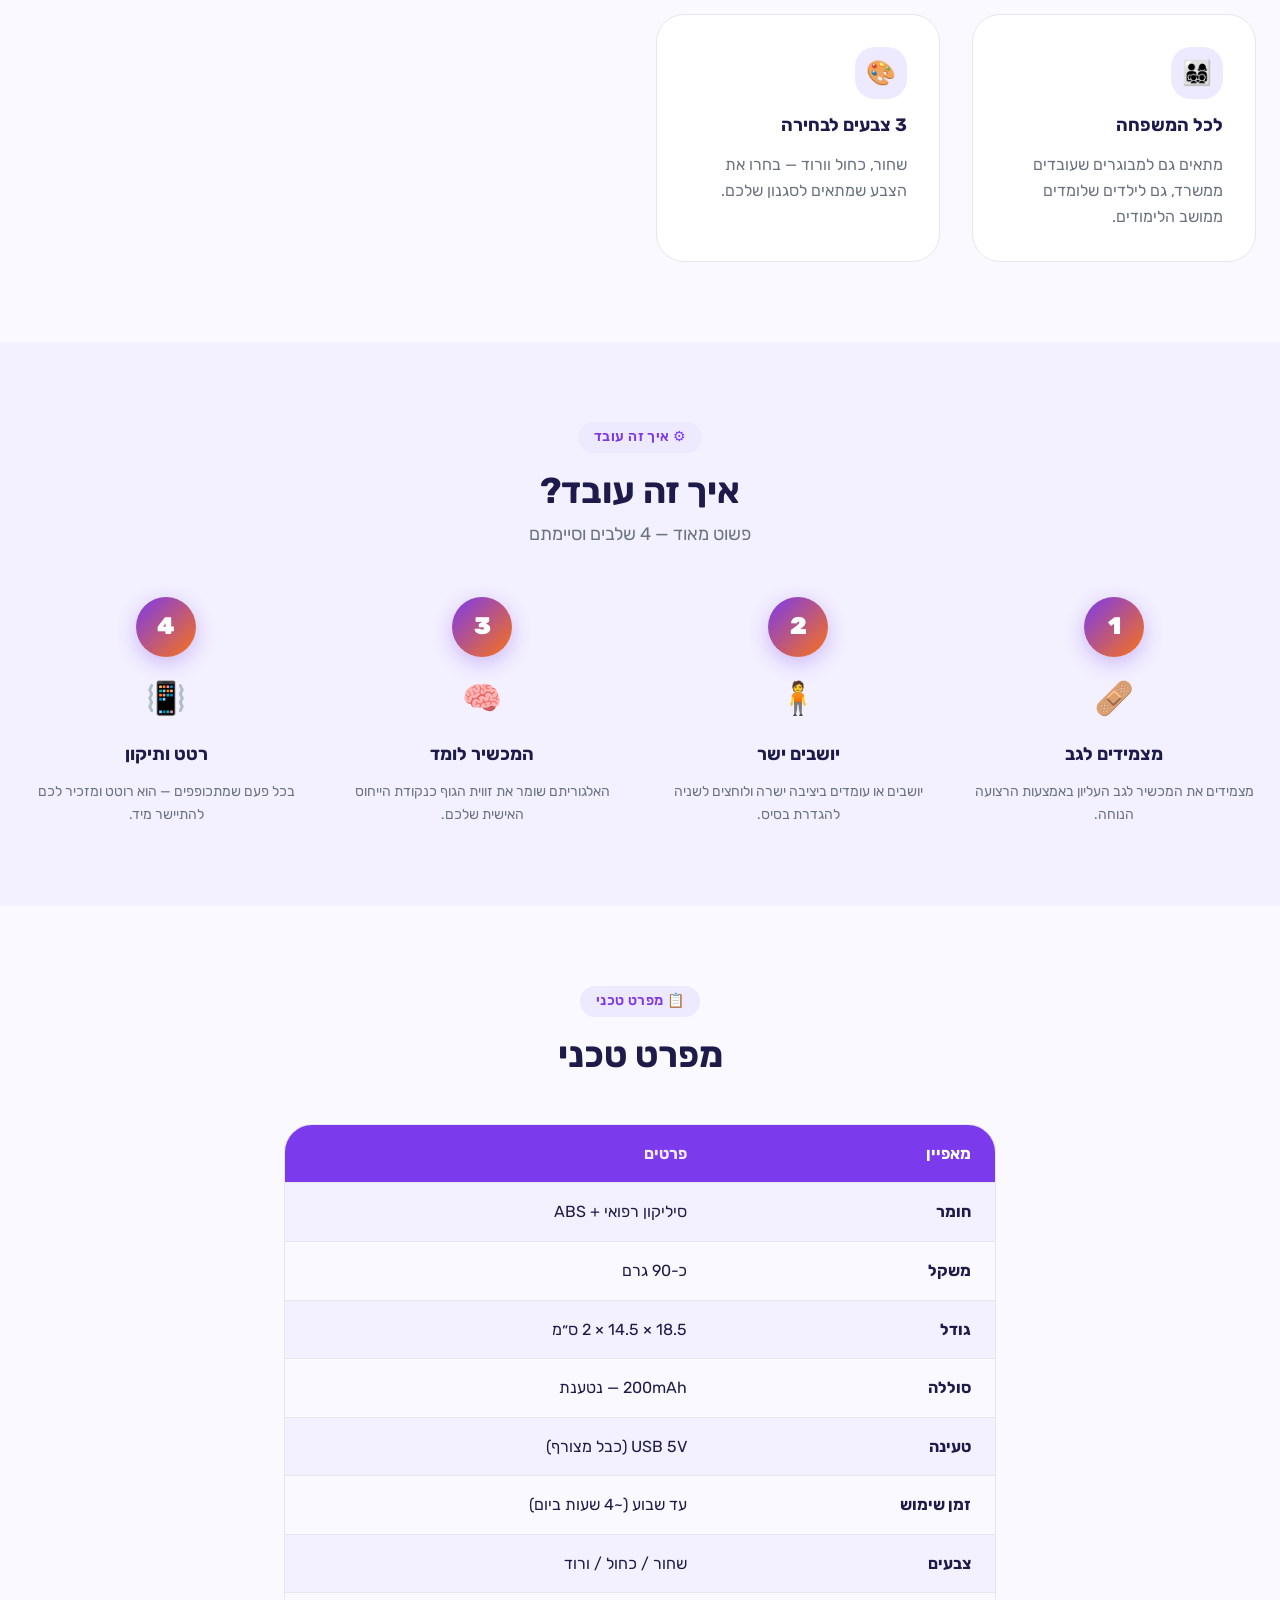
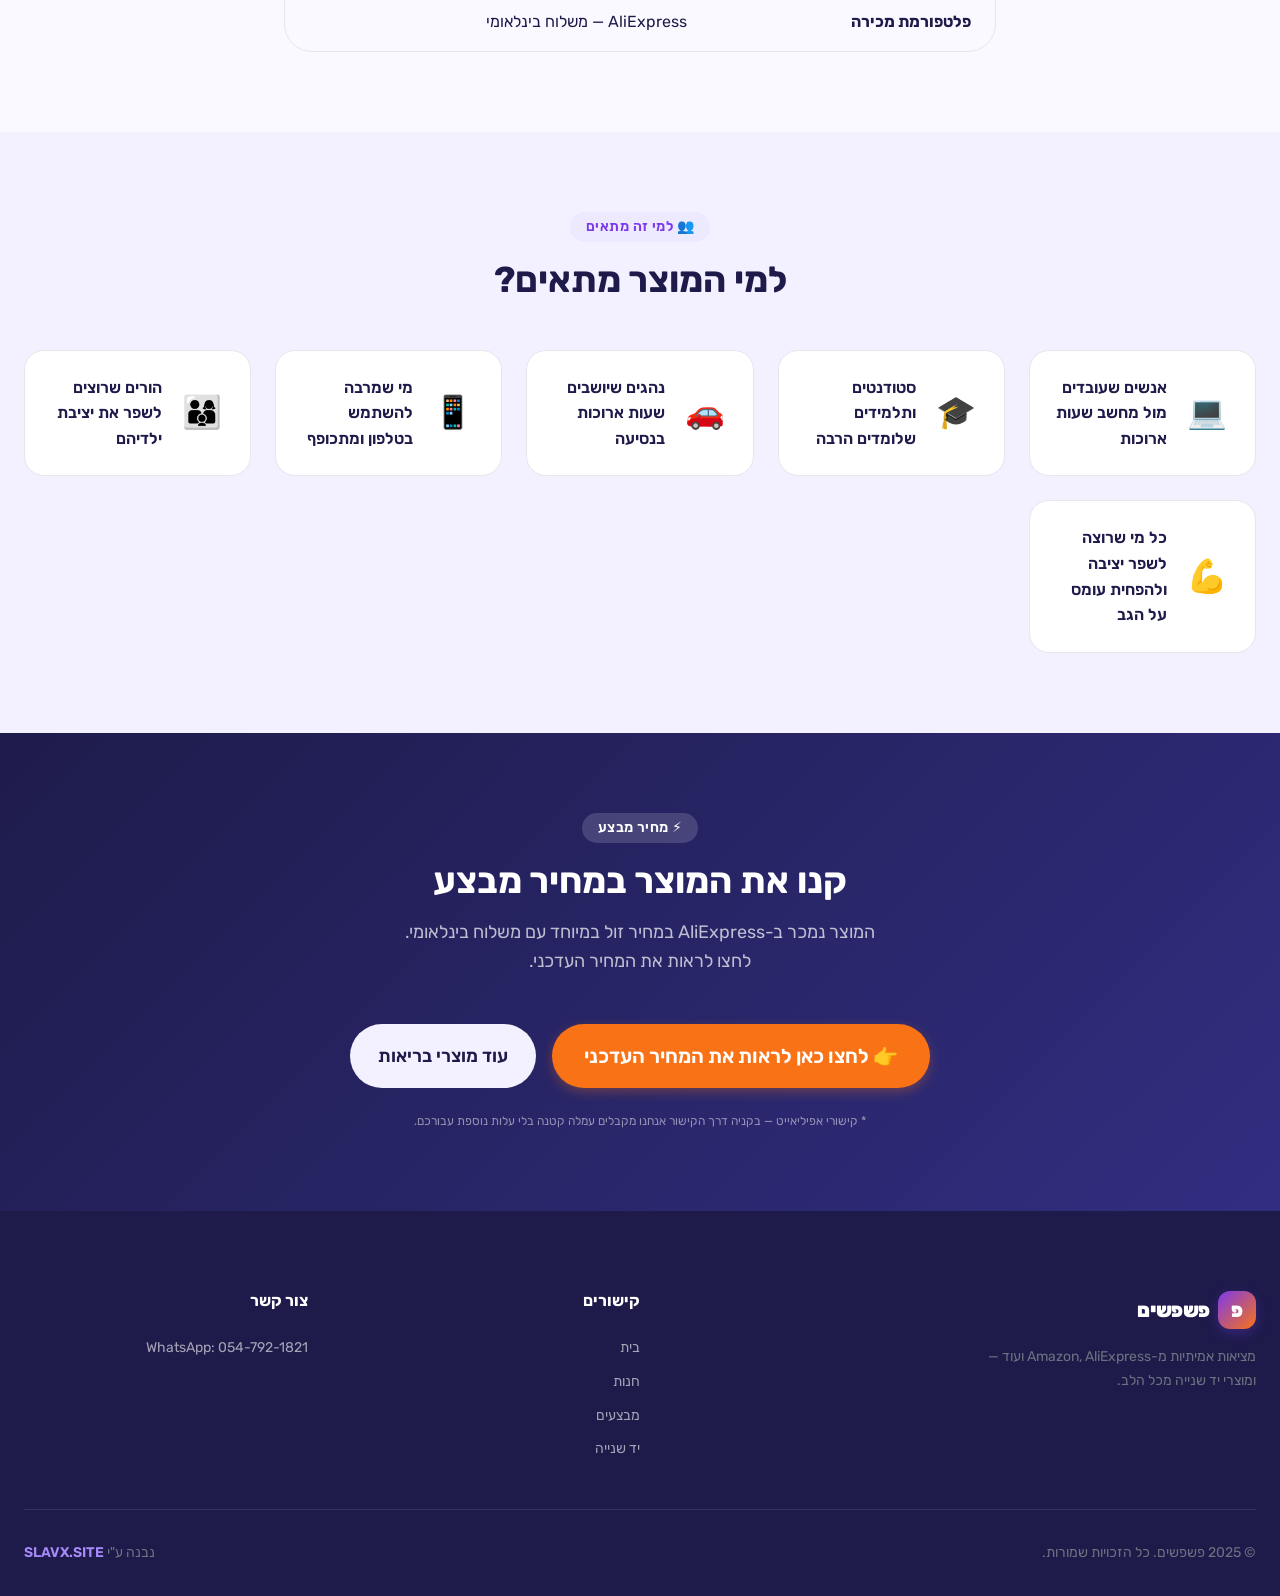
==== commit b39f9a2e: "feat(gallery): add real AliExpress product images + thumbnail switcher - 6 real product images scrap" ====
--- a/posture-corrector.html
+++ b/posture-corrector.html
@@ -7,7 +7,7 @@
   <meta name="theme-color" content="#7C3AED">
   <meta property="og:title" content="מתקן יציבה חכם – Smart Posture Corrector | פשפשים">
   <meta property="og:description" content="שמרו על גב ישר בכל מקום. מחיר מבצע ב-AliExpress.">
-  <meta property="og:image" content="https://images.unsplash.com/photo-1576091160399-112ba8d25d1d?w=1200&q=80">
+  <meta property="og:image" content="https://ae01.alicdn.com/kf/Scd2353bf280946c998f929237ecb9bb11.jpg">
   <title>מתקן יציבה חכם | פשפשים</title>
   <link rel="stylesheet" href="css/style.css">
   <link rel="icon" href="data:image/svg+xml,<svg xmlns='http://www.w3.org/2000/svg' viewBox='0 0 100 100'><rect width='100' height='100' rx='20' fill='%237C3AED'/><text y='.9em' font-size='75' x='12' font-family='Rubik,sans-serif' font-weight='900' fill='white'>פ</text></svg>">
@@ -27,7 +27,7 @@
     }
 
     /* Product gallery */
-    .product-gallery { position: relative; }
+    .product-gallery { position: relative; display: flex; flex-direction: column; gap: var(--space-md); }
 
     .product-main-img {
       width: 100%;
@@ -35,6 +35,32 @@
       object-fit: cover;
       border-radius: var(--radius-xl);
       box-shadow: var(--shadow-xl);
+      transition: opacity 0.3s ease;
+    }
+
+    .product-thumbs {
+      display: flex;
+      gap: var(--space-sm);
+      flex-wrap: wrap;
+    }
+
+    .thumb {
+      width: 72px;
+      height: 72px;
+      object-fit: cover;
+      border-radius: var(--radius-md);
+      border: 2px solid var(--border);
+      cursor: pointer;
+      transition: all 0.2s ease;
+      opacity: 0.7;
+      flex-shrink: 0;
+    }
+
+    .thumb:hover, .thumb.active {
+      border-color: var(--primary);
+      opacity: 1;
+      transform: scale(1.05);
+      box-shadow: 0 4px 12px rgba(124,58,237,.25);
     }
 
     .product-badge-hero {
@@ -459,18 +485,30 @@
 
     <div class="product-hero-grid">
 
-      <!-- Image -->
+      <!-- Image Gallery -->
       <div class="product-gallery reveal">
-        <img
-          class="product-main-img"
-          src="https://images.unsplash.com/photo-1576091160399-112ba8d25d1d?w=800&q=85"
-          alt="מתקן יציבה חכם Smart Posture Corrector"
-          loading="eager"
-        >
-        <div class="product-badge-hero">
-          <div class="badge-hero-item platform">AliExpress</div>
-          <div class="badge-hero-item">🔥 מבצע חם</div>
-          <div class="badge-hero-item">✅ משלוח בינלאומי</div>
+        <div style="position:relative;">
+          <img
+            id="mainProductImg"
+            class="product-main-img"
+            src="https://ae01.alicdn.com/kf/Scd2353bf280946c998f929237ecb9bb11.jpg"
+            alt="מתקן יציבה חכם Smart Posture Corrector"
+            loading="eager"
+          >
+          <div class="product-badge-hero">
+            <div class="badge-hero-item platform">AliExpress</div>
+            <div class="badge-hero-item">🔥 מבצע חם</div>
+            <div class="badge-hero-item">✅ משלוח בינלאומי</div>
+          </div>
+        </div>
+        <!-- Thumbnails -->
+        <div class="product-thumbs" role="list" aria-label="תמונות מוצר">
+          <img class="thumb active" src="https://ae01.alicdn.com/kf/Scd2353bf280946c998f929237ecb9bb11.jpg"  alt="תמונה 1" onclick="switchImg(this)" role="button" tabindex="0">
+          <img class="thumb"        src="https://ae01.alicdn.com/kf/S842681b272bd455b98dd4281187bcc3d2.jpg" alt="תמונה 2" onclick="switchImg(this)" role="button" tabindex="0">
+          <img class="thumb"        src="https://ae01.alicdn.com/kf/S7f7b76e7cf66420b86b9568c549fe6ddQ.jpg" alt="תמונה 3" onclick="switchImg(this)" role="button" tabindex="0">
+          <img class="thumb"        src="https://ae01.alicdn.com/kf/S1eb3b34a88e94556960a74aba19d1c32A.jpg" alt="תמונה 4" onclick="switchImg(this)" role="button" tabindex="0">
+          <img class="thumb"        src="https://ae01.alicdn.com/kf/S5f5014746c6e43ed9d00f3c672b7630d7.jpg" alt="תמונה 5" onclick="switchImg(this)" role="button" tabindex="0">
+          <img class="thumb"        src="https://ae01.alicdn.com/kf/Sbe5af29f7201499ead545c967d98af36L.jpg" alt="תמונה 6" onclick="switchImg(this)" role="button" tabindex="0">
         </div>
       </div>
 
@@ -797,5 +835,16 @@
 
 <script src="js/i18n.js"></script>
 <script src="js/script.js"></script>
+<script>
+  function switchImg(thumb) {
+    document.getElementById('mainProductImg').src = thumb.src;
+    document.querySelectorAll('.thumb').forEach(t => t.classList.remove('active'));
+    thumb.classList.add('active');
+  }
+  // keyboard support for thumbnails
+  document.querySelectorAll('.thumb').forEach(t => {
+    t.addEventListener('keydown', e => { if (e.key === 'Enter' || e.key === ' ') switchImg(t); });
+  });
+</script>
 </body>
 </html>
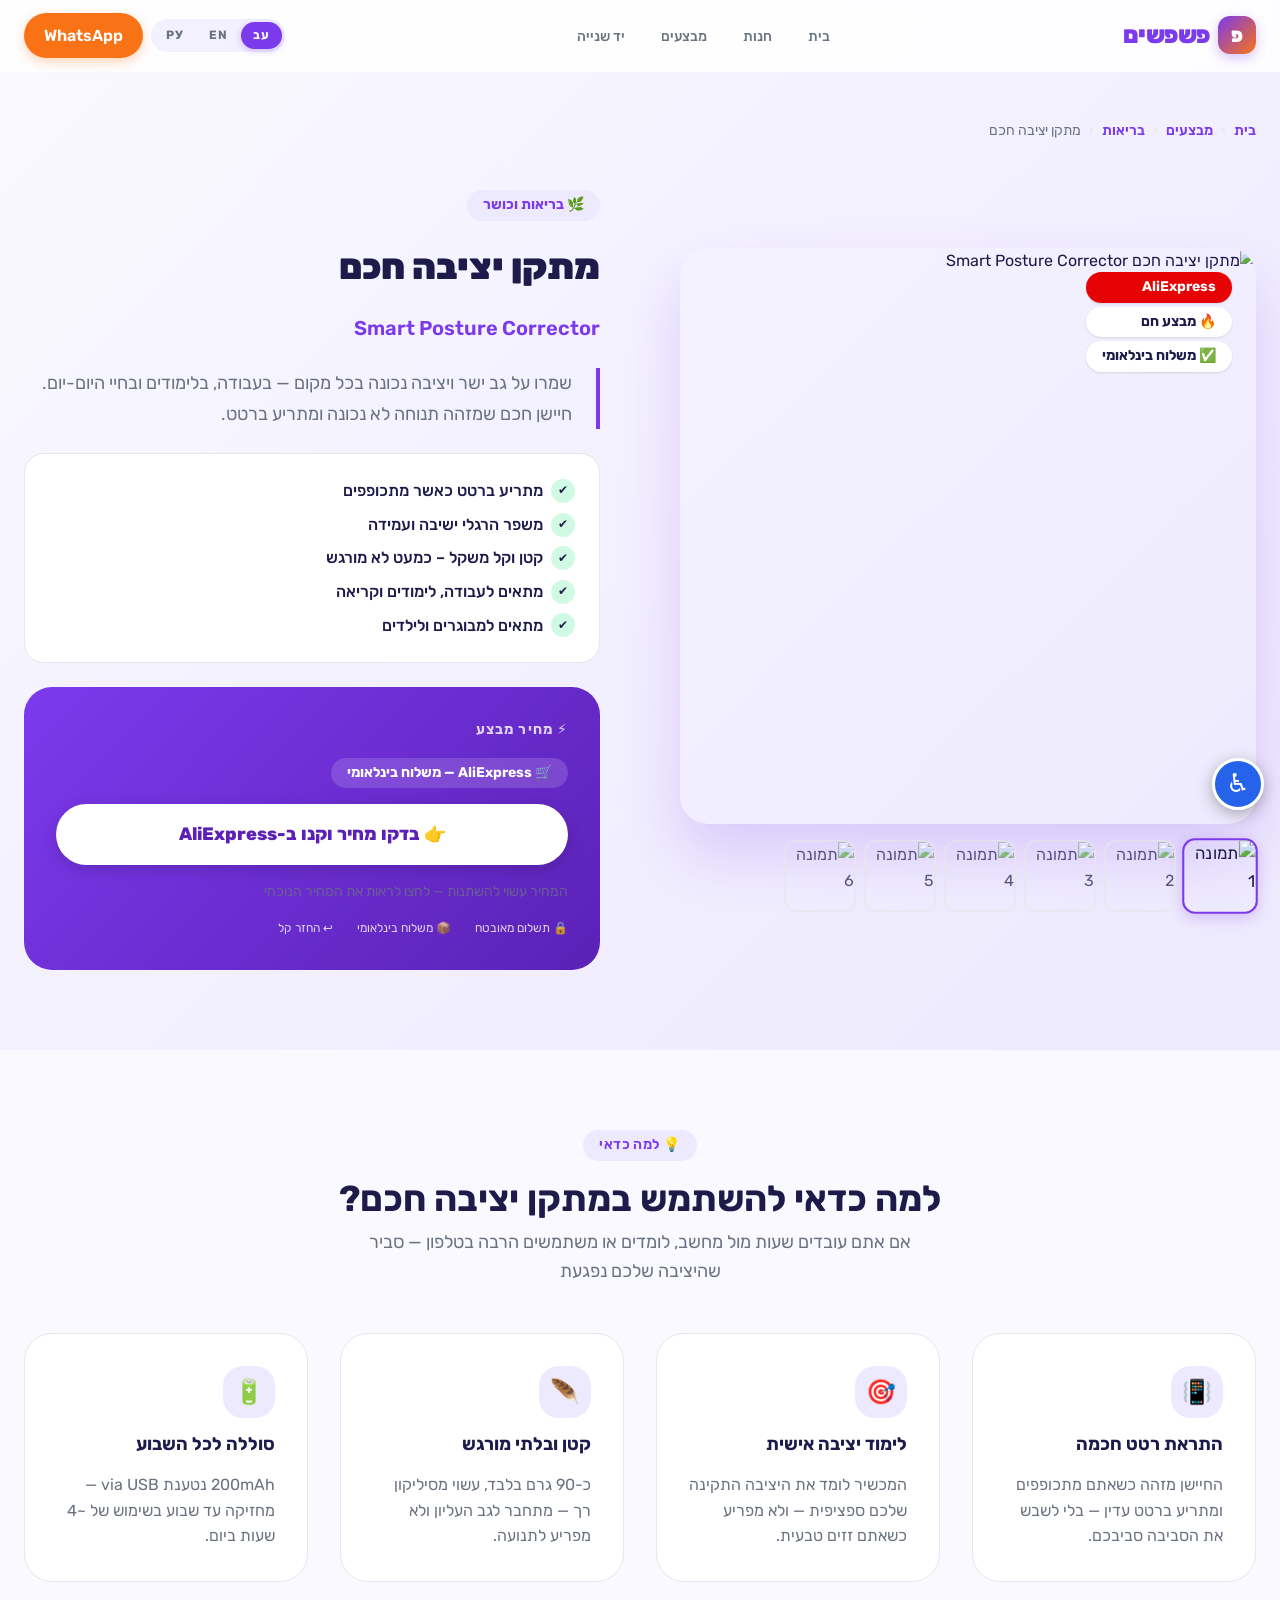
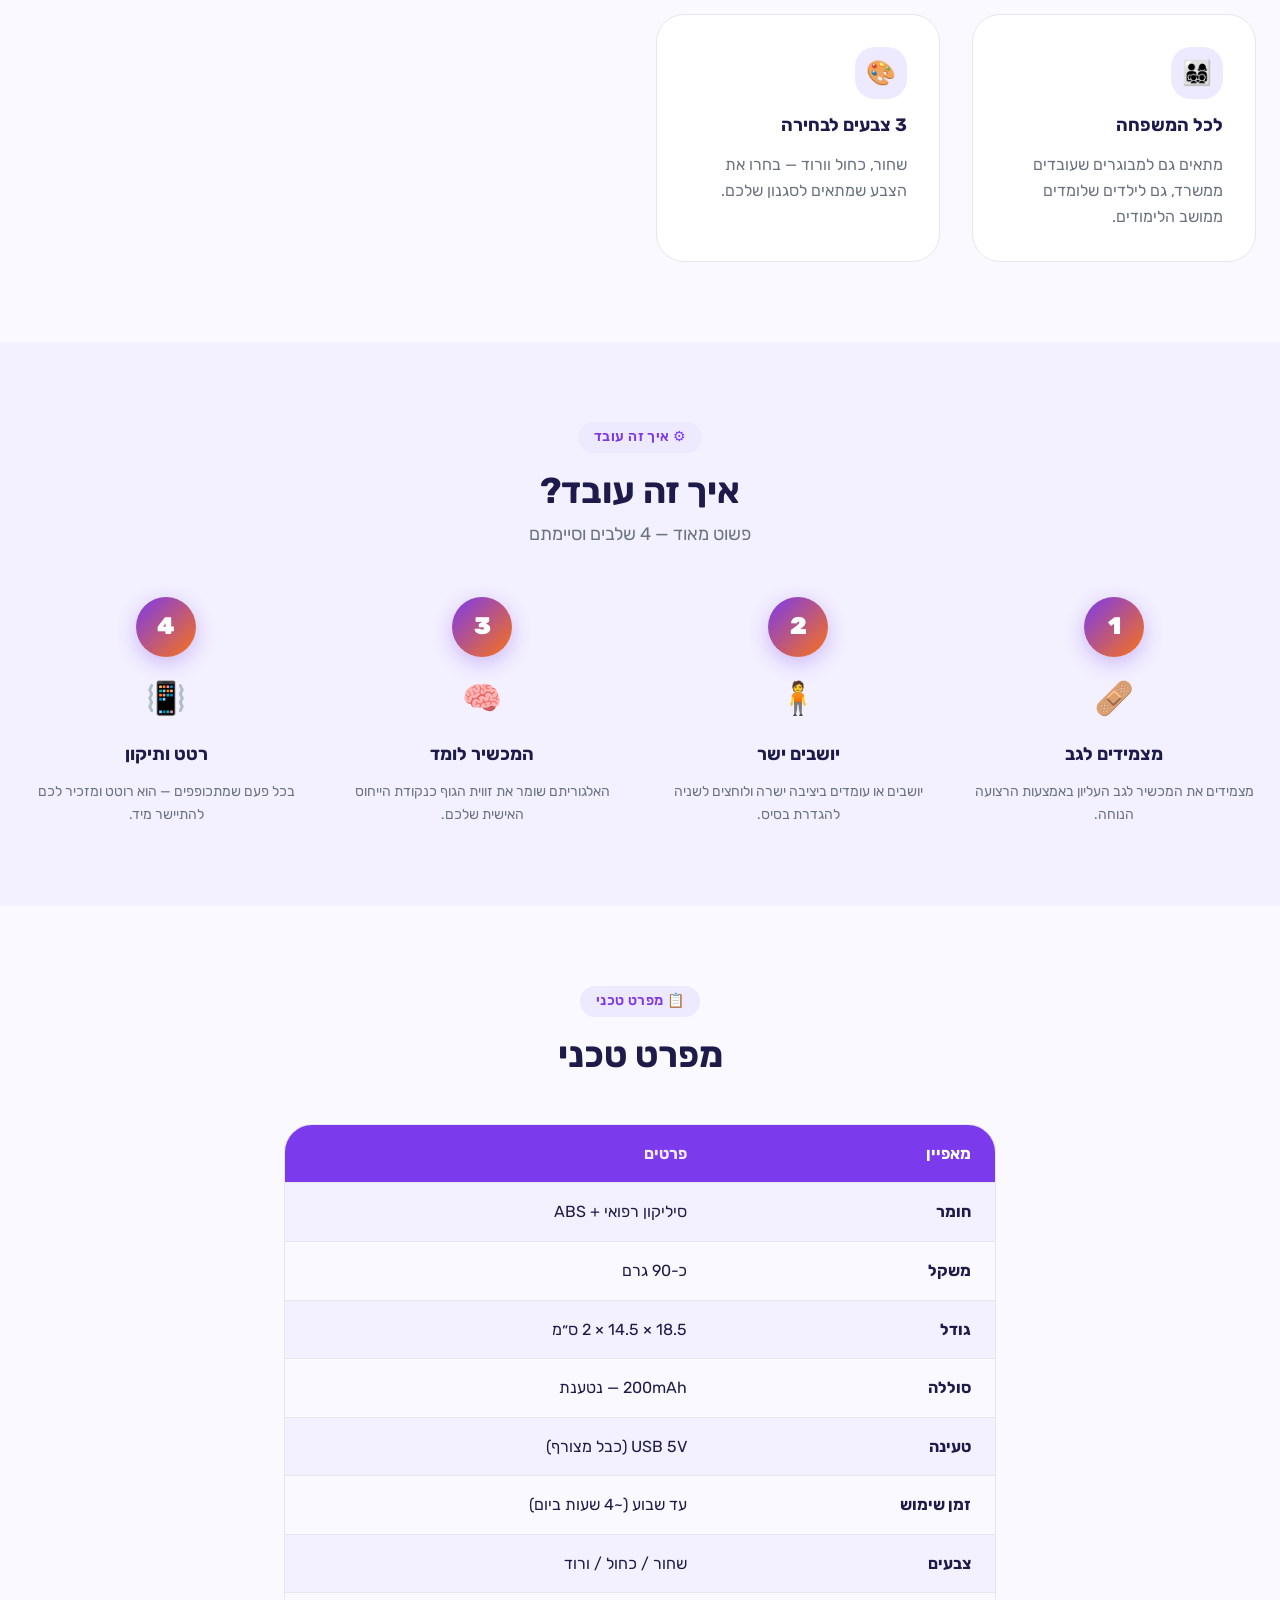
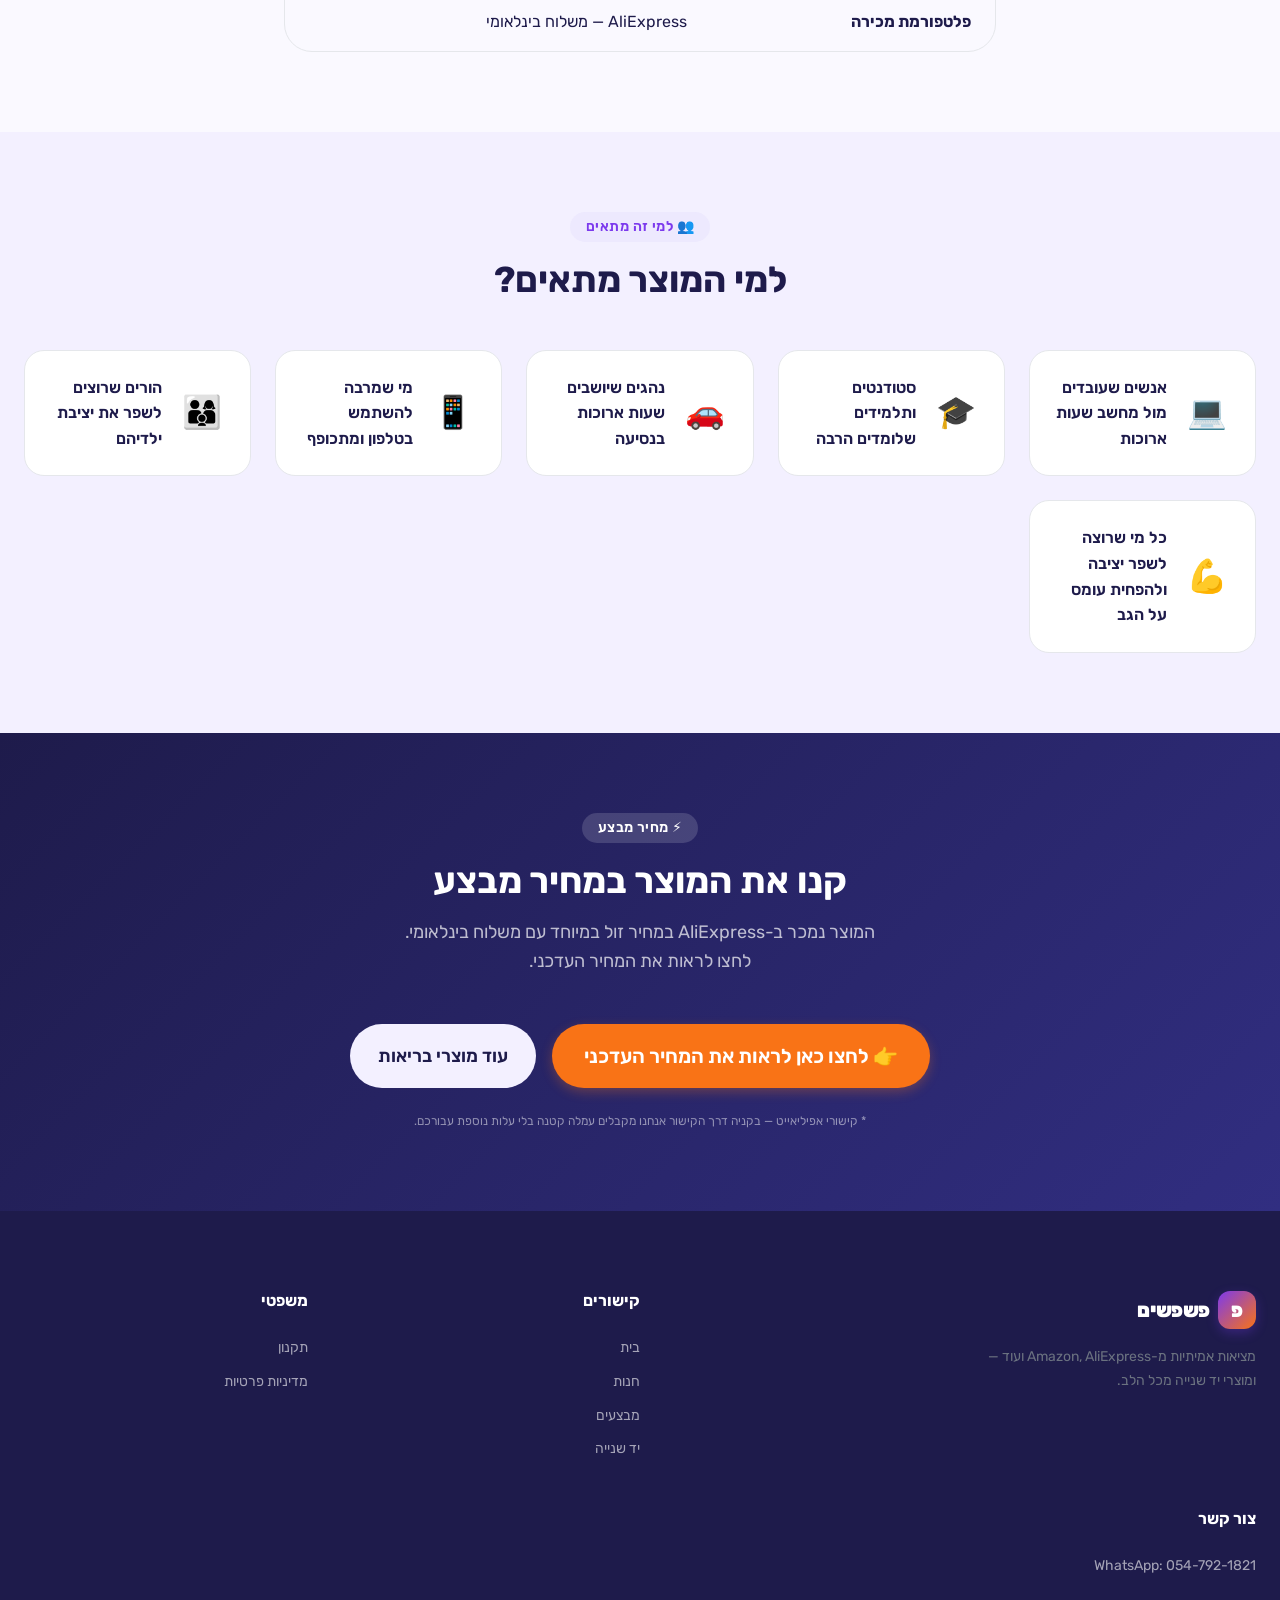
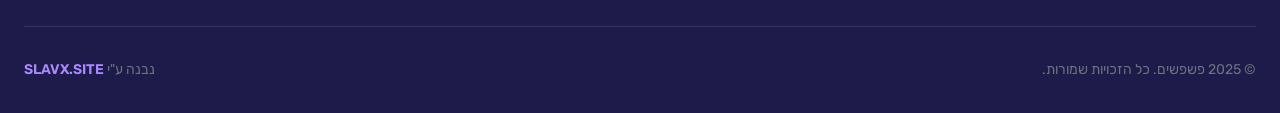
==== commit 3e6e110b: "feat: add accessibility widget, terms & privacy pages, legal footer links - js/accessibility.js: ful" ====
--- a/posture-corrector.html
+++ b/posture-corrector.html
@@ -804,6 +804,13 @@
         </ul>
       </div>
       <div>
+        <h3 class="footer-title">משפטי</h3>
+        <ul class="footer-links">
+          <li><a href="/terms">תקנון</a></li>
+          <li><a href="/privacy">מדיניות פרטיות</a></li>
+        </ul>
+      </div>
+      <div>
         <h3 class="footer-title">צור קשר</h3>
         <ul class="footer-links">
           <li><a href="https://wa.me/972547921821" target="_blank" rel="noopener" dir="ltr">WhatsApp: 054-792-1821</a></li>
@@ -835,6 +842,7 @@
 
 <script src="js/i18n.js"></script>
 <script src="js/script.js"></script>
+<script src="js/accessibility.js"></script>
 <script>
   function switchImg(thumb) {
     document.getElementById('mainProductImg').src = thumb.src;
